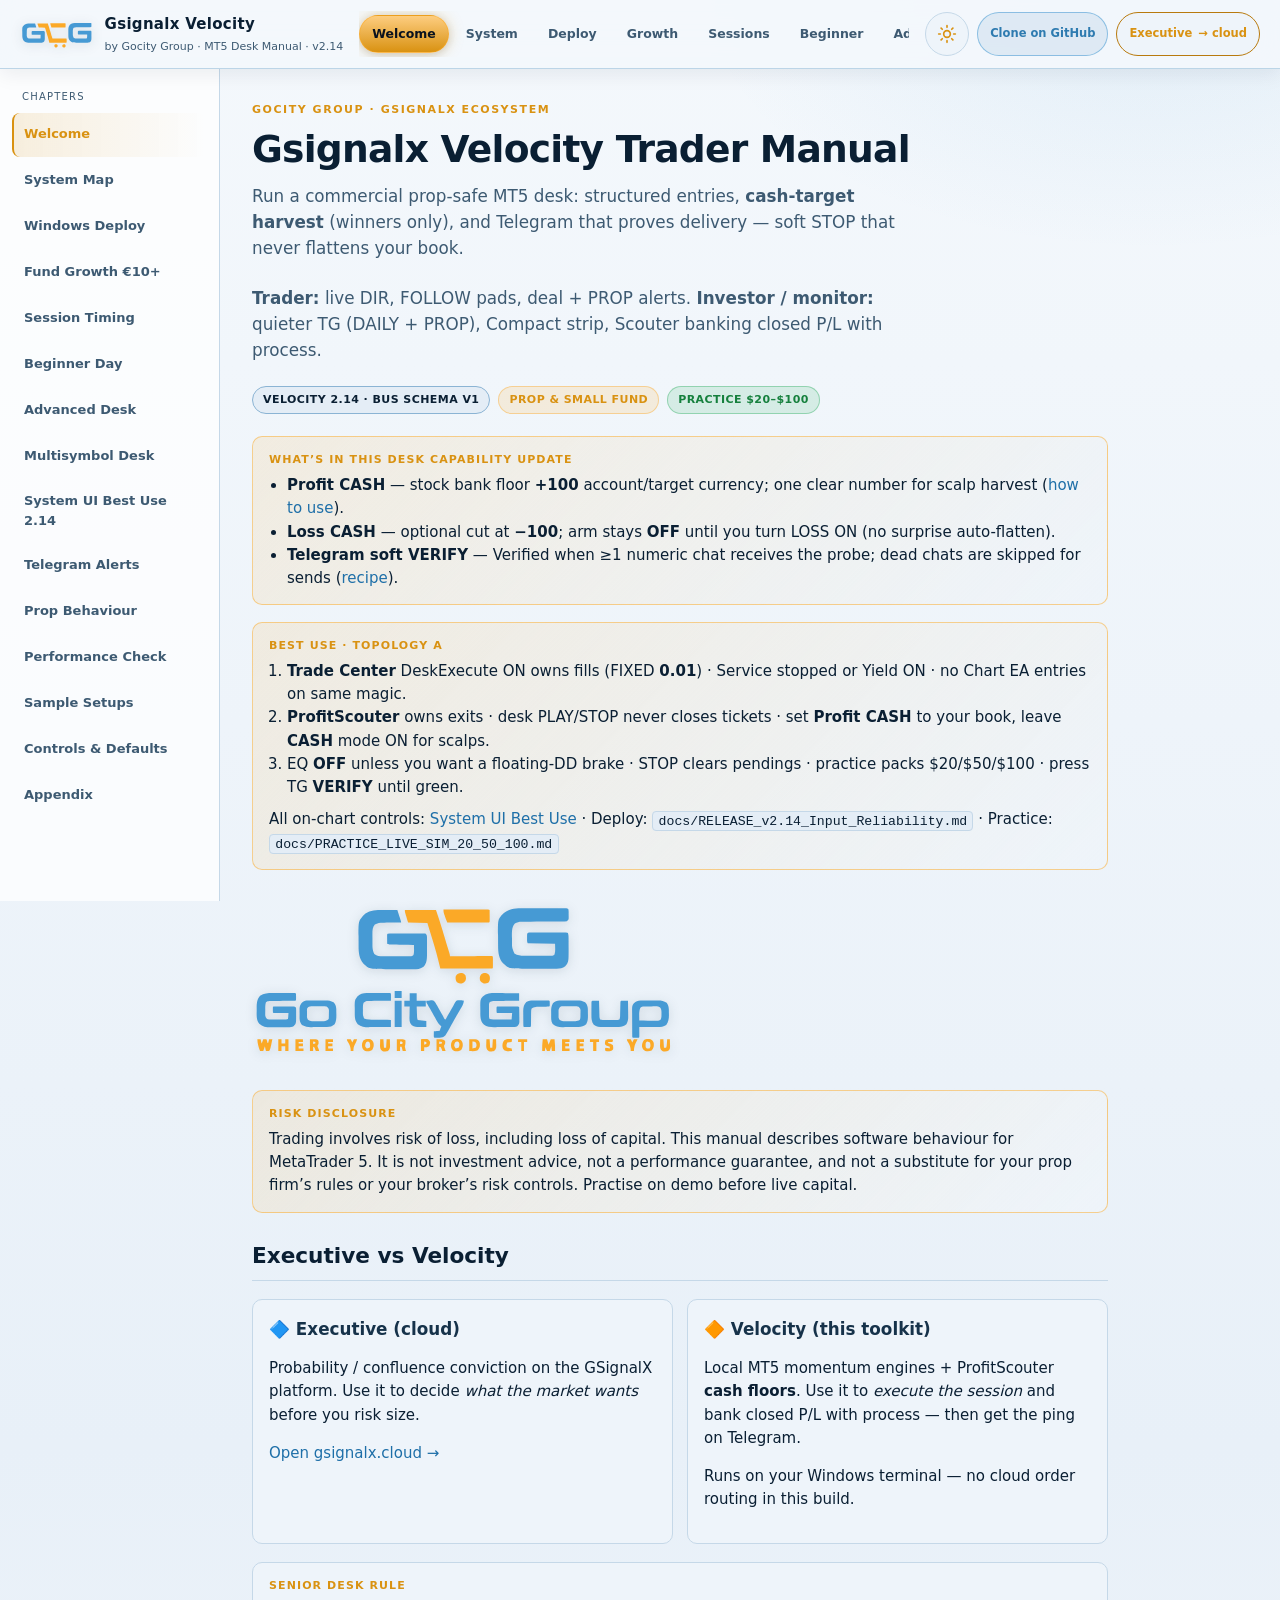
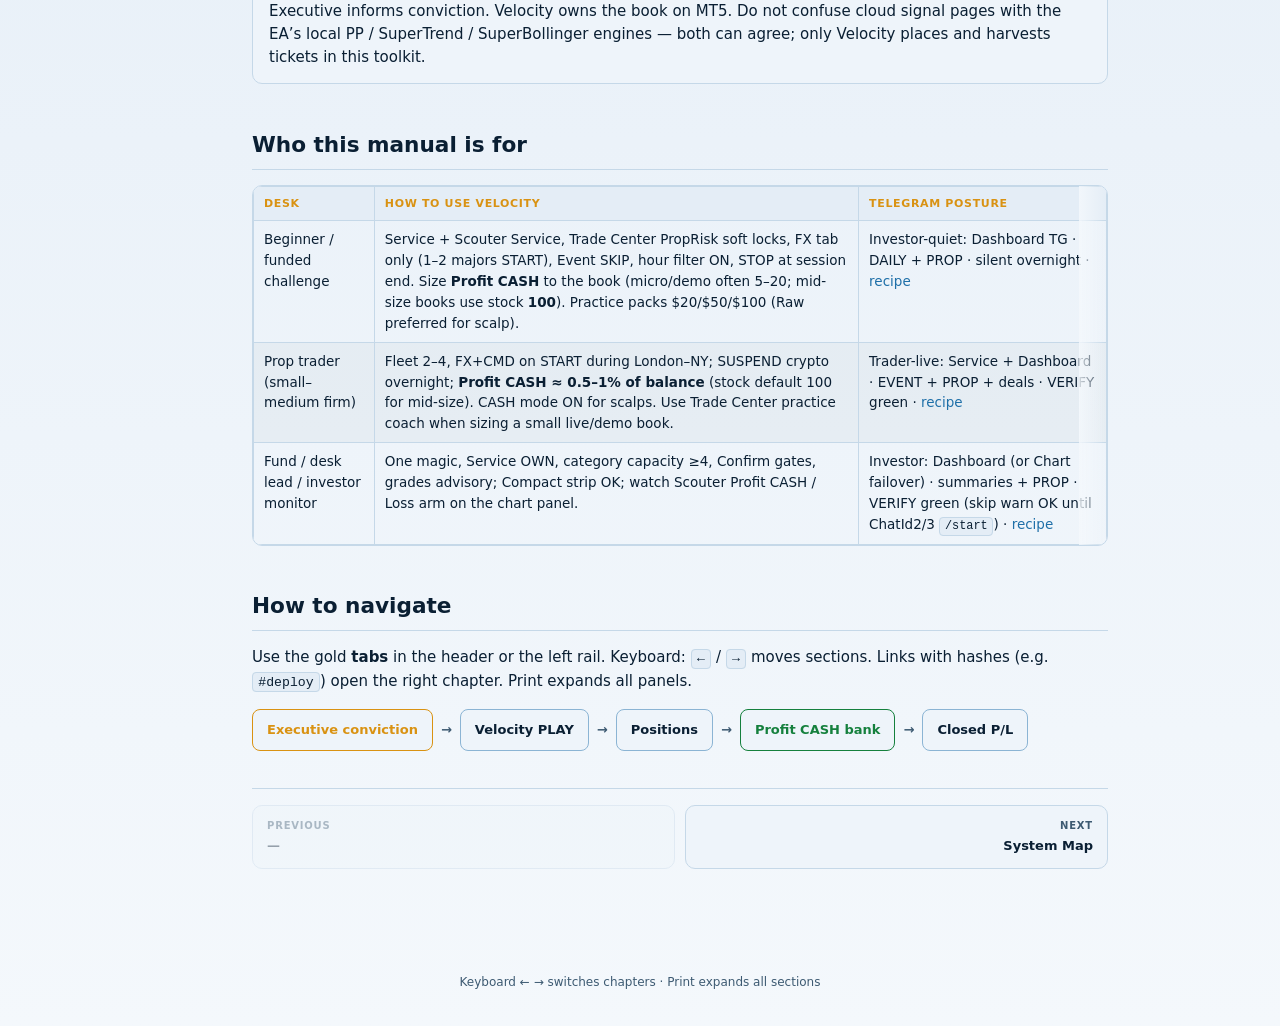
==== docs/index.html @ d6656717 "Features Version patch" ====
<!DOCTYPE html>
<html lang="en">
<head>
<meta charset="utf-8"/>
<meta name="viewport" content="width=device-width, initial-scale=1, viewport-fit=cover"/>
<meta http-equiv="refresh" content="0; url=Gsignalx_Velocity_Users_Manual.html"/>
<link rel="canonical" href="Gsignalx_Velocity_Users_Manual.html"/>
<link rel="icon" href="assets/icons/group-icon.svg" type="image/svg+xml"/>
<meta name="color-scheme" content="dark light"/>
<meta name="description" content="Gsignalx Velocity 2.14 trader &amp; investor manual — Profit CASH, soft VERIFY, prop desk"/>
<title>Gsignalx Velocity 2.14 — Trader &amp; Investor Manual</title>
<link rel="stylesheet" href="assets/css/gsx-docs.css"/>
<script src="assets/js/gsx-theme.js"></script>
<script>
location.replace("Gsignalx_Velocity_Users_Manual.html" + (location.hash || ""));
</script>
<style>
body {
  margin: 0;
  min-height: 100vh;
  min-height: 100dvh;
  display: grid;
  place-items: center;
  font-family: var(--font);
  background: var(--bg);
  color: var(--text);
  padding:
    max(24px, env(safe-area-inset-top, 0px))
    max(24px, env(safe-area-inset-right, 0px))
    max(24px, env(safe-area-inset-bottom, 0px))
    max(24px, env(safe-area-inset-left, 0px));
}
.splash { text-align: center; max-width: 28rem; width: 100%; padding: 0 8px; }
a { color: var(--gold); font-weight: 700; text-decoration: none; }
p { color: var(--muted); margin: 0.5em 0; line-height: 1.5; }
strong { color: var(--gold); }
.ver {
  display: inline-block;
  margin-top: 8px;
  font-size: 12px;
  letter-spacing: 0.06em;
  text-transform: uppercase;
  color: var(--brand-blue);
  border: 1px solid color-mix(in srgb, var(--brand-blue) 45%, transparent);
  border-radius: 999px;
  padding: 4px 10px;
}
img { margin: 0 auto 16px; display: block; max-width: min(160px, 40vw); height: auto; }
</style>
</head>
<body>
  <div class="splash">
    <img src="assets/icons/group-icon.svg" alt="Gocity Group" width="160" height="88"/>
    <p>Opening <strong>Gsignalx Velocity 2.14</strong> trader manual…</p>
    <p class="ver">Velocity 2.14 · bus schema v1</p>
    <p><a href="Gsignalx_Velocity_Users_Manual.html">Continue if you are not redirected</a></p>
  </div>
</body>
</html>
---- docs/assets/css/gsx-docs.css ----
/* Gsignalx Velocity docs — shared theme tokens + mobile utilities (v2.01) */
:root, [data-theme="dark"] {
  --bg: #0A121E;
  --bg-mid: #0D2D48;
  --bg-elev: #0D2D48;
  --bg-card: #144064;
  --bg-soft: #103A5C;
  --edge: #2D6EA0;
  --edge-soft: #1E4F78;
  --text: #F2F7FC;
  --muted: #A8C4DB;
  --heading-sub: #E8ECF5;
  --gold: #FBA927;
  --gold-dim: #D99212;
  --brand-blue: #469AD4;
  --bull: #16A34A;
  --bear: #DC2626;
  --link: #7EBFE8;
  --header-bg: rgba(10, 18, 30, 0.94);
  --header-edge: rgba(70, 154, 212, 0.35);
  --rail-bg: rgba(18, 22, 30, 0.55);
  --radius: 10px;
  --font: "Segoe UI", "Candara", system-ui, sans-serif;
  --mono: Consolas, "Cascadia Mono", monospace;
  color-scheme: dark;
}
[data-theme="light"] {
  --bg: #F4F8FC;
  --bg-mid: #E8F0F8;
  --bg-elev: #FFFFFF;
  --bg-card: #EEF4FA;
  --bg-soft: #E4EDF6;
  --edge: #8BB4D4;
  --edge-soft: #C5D8E8;
  --text: #0A1F33;
  --muted: #3D5A72;
  --heading-sub: #16324A;
  --gold: #D99212;
  --gold-dim: #B87A0E;
  --brand-blue: #2E7BB0;
  --bull: #15803D;
  --bear: #B91C1C;
  --link: #1E6FA8;
  --header-bg: rgba(244, 248, 252, 0.92);
  --header-edge: rgba(46, 123, 176, 0.28);
  --rail-bg: rgba(255, 255, 255, 0.72);
  color-scheme: light;
}

.table-scroll {
  width: 100%;
  overflow-x: auto;
  -webkit-overflow-scrolling: touch;
  margin: 0.75rem 0;
}
.table-scroll table { min-width: 0; }

.mobile-chapter-wrap {
  display: none;
  width: 100%;
  padding: 0 12px 8px;
}
.mobile-chapter-wrap label {
  display: block;
  font-size: 11px;
  letter-spacing: 0.06em;
  text-transform: uppercase;
  color: var(--muted);
  margin-bottom: 4px;
}
.mobile-chapter-wrap select {
  width: 100%;
  min-height: 44px;
  border-radius: 8px;
  border: 1px solid var(--edge);
  background: var(--bg-elev);
  color: var(--text);
  font: inherit;
  padding: 8px 12px;
}

@media (max-width: 900px) {
  .mobile-chapter-wrap { display: block; }
  .brand-text-keep { display: inline !important; font-size: 13px; }
  .header-cta-label { display: none; }
  .header-actions .header-cta { min-width: 44px; min-height: 44px; padding: 8px; }
}
@media (max-width: 480px) {
  .header-actions { gap: 4px; flex-wrap: wrap; justify-content: flex-end; }
  .callout.gold code { display: inline-block; max-width: 100%; word-break: break-word; }
  .flow { flex-direction: column; align-items: stretch; }
  .flow .flow-node { width: 100%; }
}
@media (prefers-reduced-motion: reduce) {
  *, *::before, *::after {
    animation: none !important;
    transition: none !important;
    scroll-behavior: auto !important;
  }
}
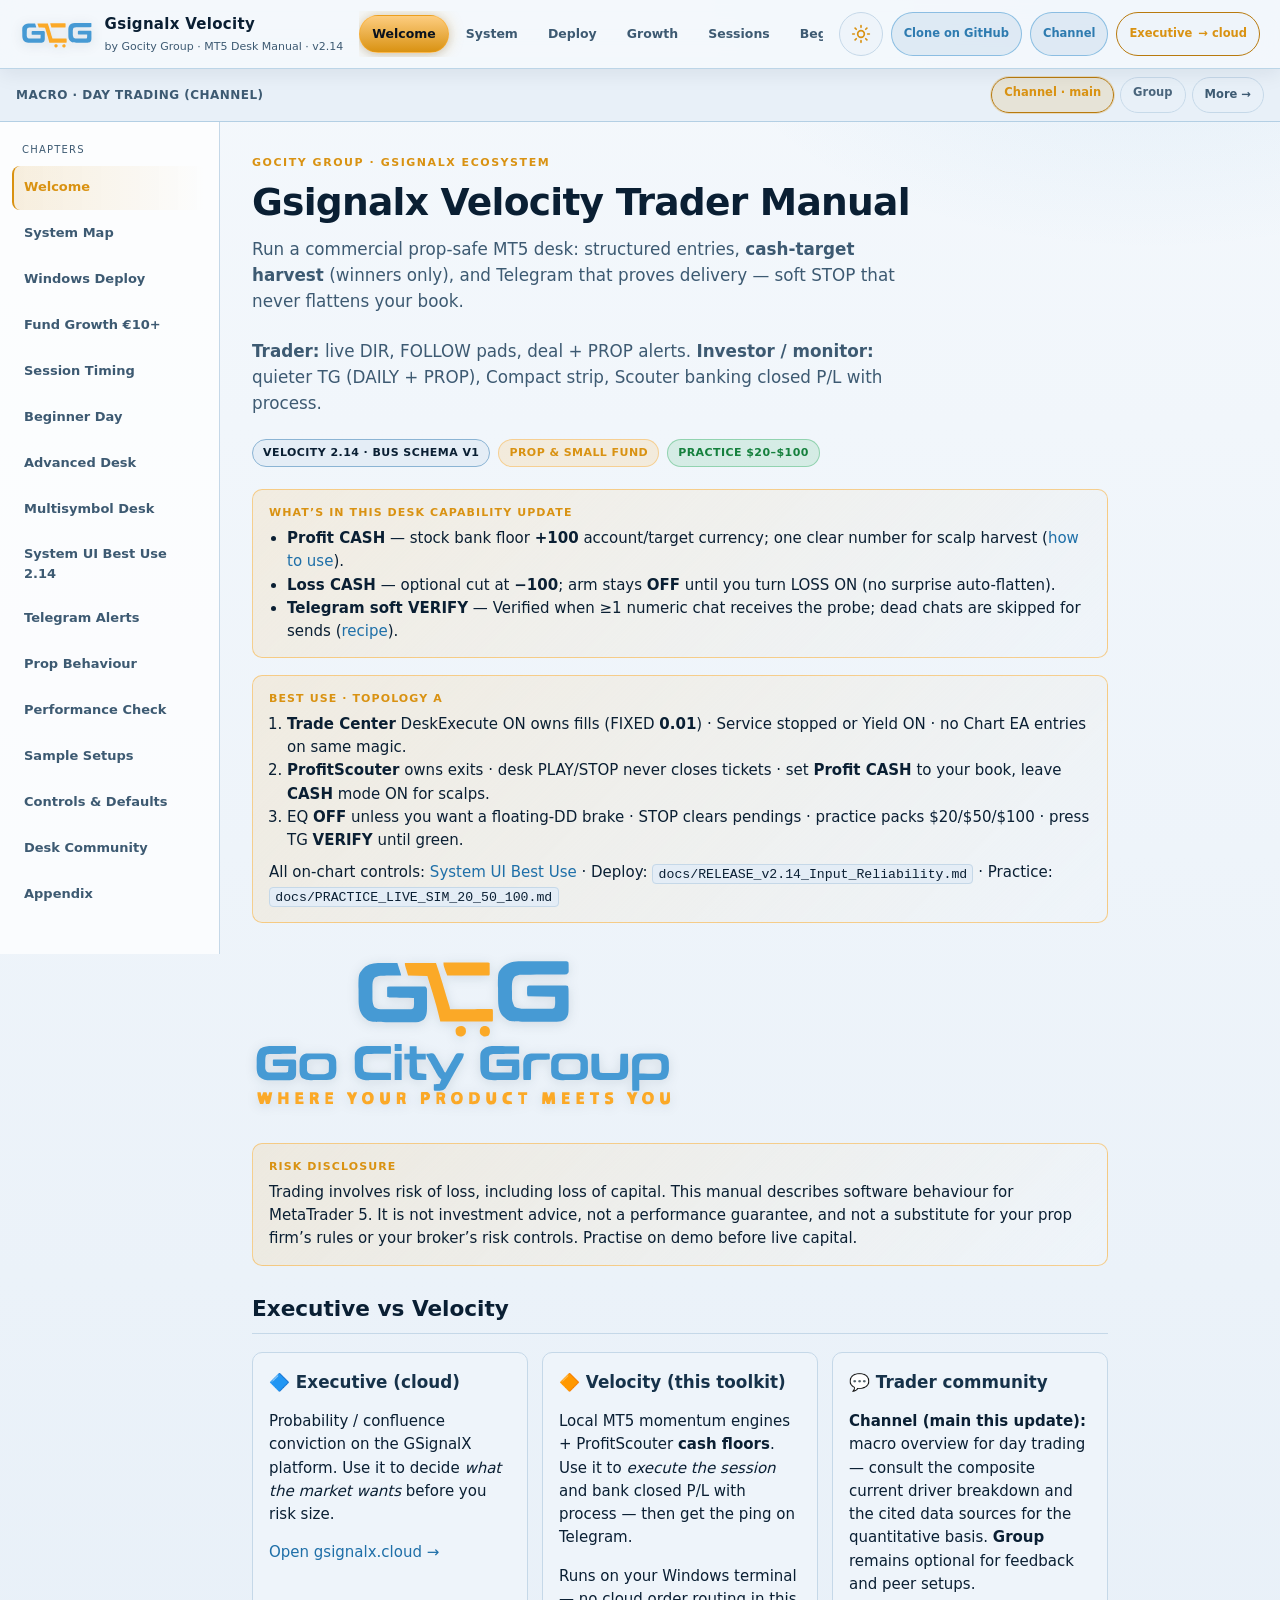
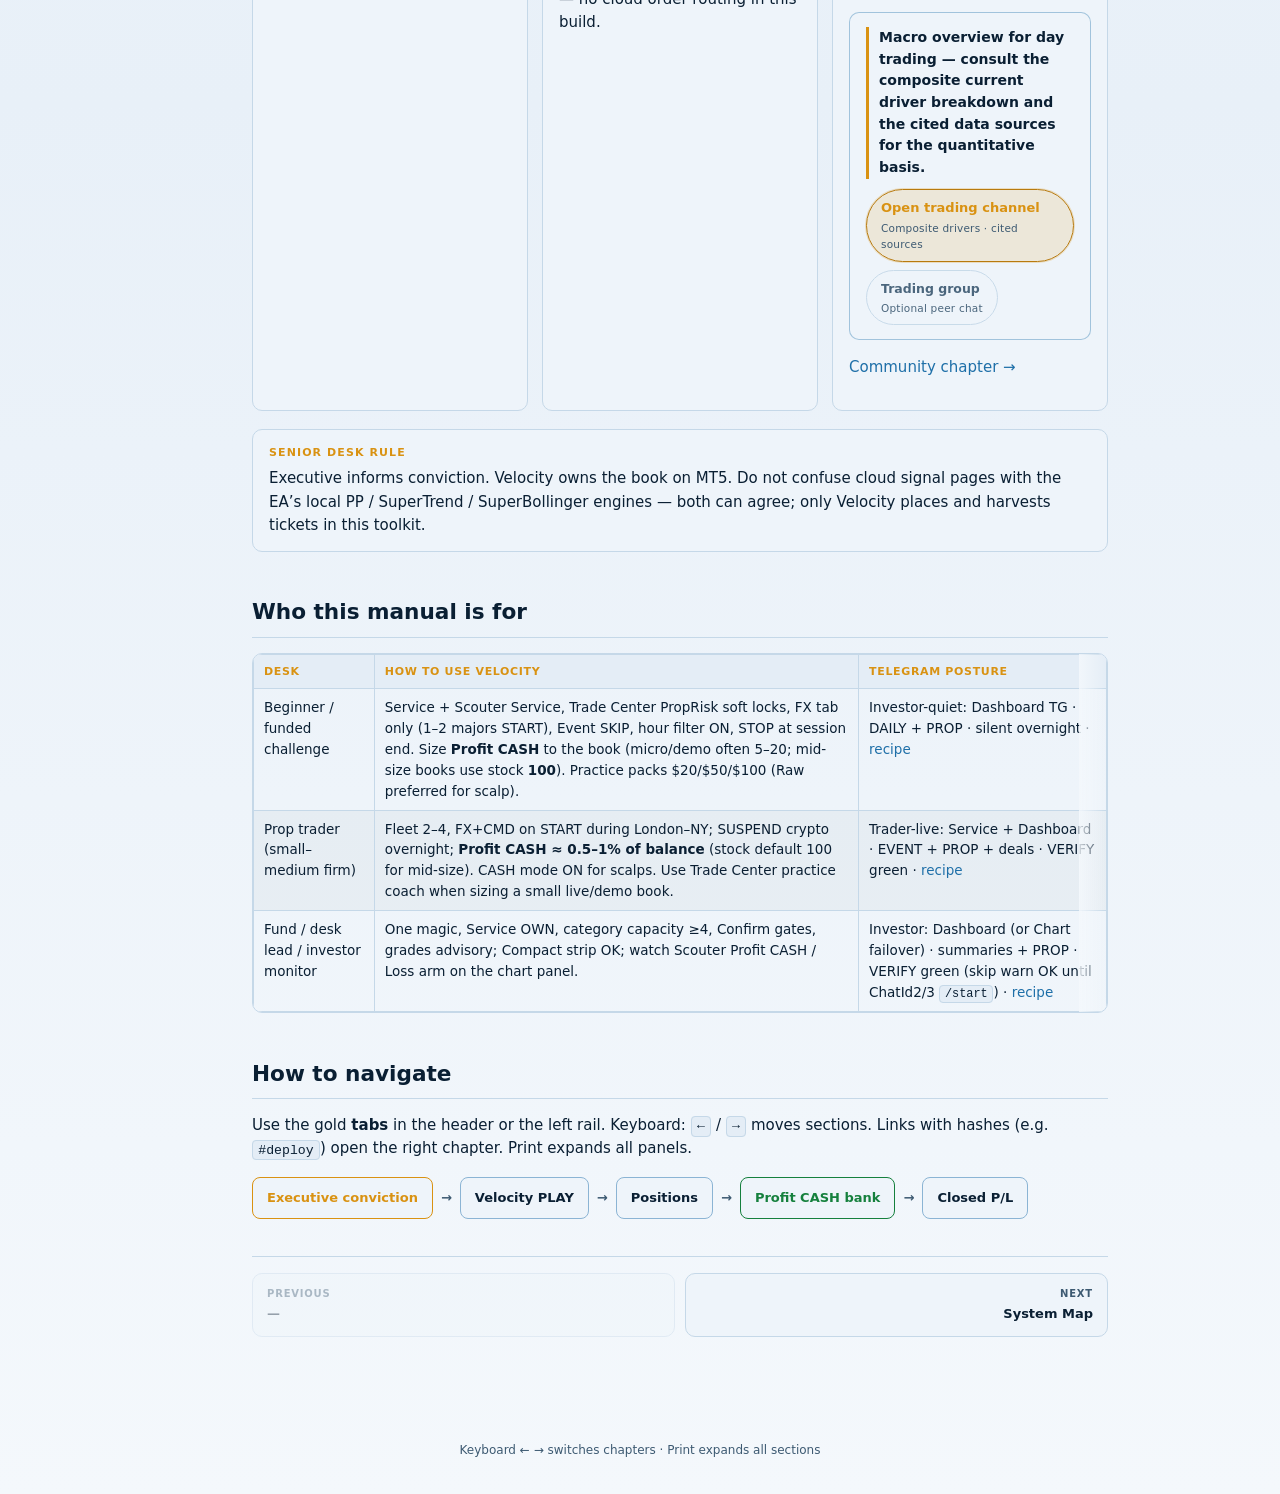
==== commit 621379b6: "Added Community Look-up" ====
--- a/docs/index.html
+++ b/docs/index.html
@@ -54,6 +54,14 @@
     <p>Opening <strong>Gsignalx Velocity 2.14</strong> trader manual…</p>
     <p class="ver">Velocity 2.14 · bus schema v1</p>
     <p><a href="Gsignalx_Velocity_Users_Manual.html">Continue if you are not redirected</a></p>
+    <p style="margin-top:1.25em;font-size:0.95em">
+      <strong>Trading channel (main):</strong>
+      <a href="https://t.me/+yURbcVkPi1kxNDg0" target="_blank" rel="noopener noreferrer">macro overview for day trading</a>
+      — composite current driver breakdown + cited data sources.
+      <br/>
+      <span style="opacity:0.9">Group (secondary):</span>
+      <a href="https://t.me/+ZDosSHfUCLU1ZGY0" target="_blank" rel="noopener noreferrer">trading group</a>
+    </p>
   </div>
 </body>
 </html>
--- a/docs/assets/css/gsx-docs.css
+++ b/docs/assets/css/gsx-docs.css
@@ -91,6 +91,172 @@
   .flow { flex-direction: column; align-items: stretch; }
   .flow .flow-node { width: 100%; }
 }
+/* Desk community (Telegram channel + group) */
+:root, [data-theme="dark"] {
+  --cta-community-bg: rgba(70, 154, 212, 0.12);
+  --cta-community-hover: rgba(70, 154, 212, 0.22);
+  --community-strip-bg: rgba(13, 45, 72, 0.92);
+}
+[data-theme="light"] {
+  --cta-community-bg: rgba(46, 123, 176, 0.10);
+  --cta-community-hover: rgba(46, 123, 176, 0.18);
+  --community-strip-bg: rgba(232, 240, 248, 0.96);
+}
+
+.header-cta.community {
+  border-color: rgba(70, 154, 212, 0.55);
+  color: var(--brand-blue);
+  background: var(--cta-community-bg);
+}
+.header-cta.community:hover {
+  background: var(--cta-community-hover);
+  color: var(--link);
+  text-decoration: none;
+}
+.header-cta.community .cm-short { display: none; }
+
+.gsx-community-strip {
+  position: sticky;
+  top: var(--header-h, 56px);
+  z-index: 40;
+  background: var(--community-strip-bg);
+  border-bottom: 1px solid var(--header-edge);
+  backdrop-filter: blur(8px);
+  -webkit-backdrop-filter: blur(8px);
+}
+.gsx-community-strip[hidden] { display: none !important; }
+.gsx-community-strip-inner {
+  display: flex;
+  flex-wrap: wrap;
+  align-items: center;
+  justify-content: space-between;
+  gap: 8px 12px;
+  max-width: 1280px;
+  margin: 0 auto;
+  padding: 8px 16px;
+}
+.gsx-community-strip-label {
+  font-size: 12px;
+  font-weight: 700;
+  letter-spacing: 0.04em;
+  text-transform: uppercase;
+  color: var(--muted);
+}
+
+.gsx-community-dual {
+  margin: 1rem 0;
+  padding: 14px 16px;
+  border-radius: var(--radius);
+  border: 1px solid color-mix(in srgb, var(--brand-blue) 40%, transparent);
+  background: color-mix(in srgb, var(--bg-card) 85%, transparent);
+}
+.gsx-community-lead {
+  margin: 0 0 10px;
+  font-size: 14px;
+  color: var(--text);
+  font-weight: 600;
+}
+.gsx-community-actions {
+  display: flex;
+  flex-wrap: wrap;
+  gap: 8px;
+  align-items: stretch;
+}
+.gsx-community-actions.compact { gap: 6px; }
+.gsx-community-btn {
+  display: inline-flex;
+  flex-direction: column;
+  align-items: flex-start;
+  justify-content: center;
+  gap: 2px;
+  min-height: 44px;
+  padding: 8px 14px;
+  border-radius: 999px;
+  font-size: 12.5px;
+  font-weight: 700;
+  text-decoration: none;
+  border: 1px solid transparent;
+  transition: background 0.15s, color 0.15s, border-color 0.15s;
+}
+.gsx-community-btn:focus-visible {
+  outline: 2px solid var(--gold);
+  outline-offset: 2px;
+}
+.gsx-community-btn.channel {
+  color: var(--brand-blue);
+  border-color: rgba(70, 154, 212, 0.55);
+  background: var(--cta-community-bg);
+}
+.gsx-community-btn.channel:hover {
+  background: var(--cta-community-hover);
+  color: var(--link);
+  text-decoration: none;
+}
+.gsx-community-btn.channel.primary {
+  border-color: var(--gold-dim);
+  color: var(--gold);
+  background: color-mix(in srgb, var(--gold) 14%, transparent);
+  box-shadow: 0 0 0 1px color-mix(in srgb, var(--gold) 25%, transparent);
+  font-size: 13px;
+}
+.gsx-community-btn.channel.primary:hover {
+  background: color-mix(in srgb, var(--gold) 22%, transparent);
+  color: var(--gold);
+  text-decoration: none;
+}
+.gsx-community-btn.group {
+  color: var(--muted);
+  border-color: var(--edge-soft);
+  background: transparent;
+}
+.gsx-community-btn.group:hover {
+  color: var(--text);
+  border-color: var(--edge);
+  background: color-mix(in srgb, var(--bg-soft) 80%, transparent);
+  text-decoration: none;
+}
+.gsx-community-btn.group.secondary {
+  opacity: 0.92;
+}
+.gsx-community-dual.channel-primary .gsx-community-lead {
+  border-left: 3px solid var(--gold);
+  padding-left: 10px;
+}
+.gsx-community-btn.more {
+  color: var(--muted);
+  border-color: var(--edge-soft);
+  background: transparent;
+  flex-direction: row;
+  align-items: center;
+}
+.gsx-community-btn.more:hover {
+  color: var(--text);
+  border-color: var(--edge);
+  text-decoration: none;
+}
+.gsx-community-hint {
+  font-size: 10.5px;
+  font-weight: 500;
+  letter-spacing: 0.02em;
+  color: var(--muted);
+  text-transform: none;
+}
+.gsx-community-actions.compact .gsx-community-btn {
+  min-height: 36px;
+  padding: 6px 12px;
+  font-size: 11.5px;
+  flex-direction: row;
+}
+
+@media (max-width: 900px) {
+  .header-cta.community .cm-full { display: none; }
+  .header-cta.community .cm-short { display: inline; }
+  .gsx-community-strip-inner { padding: 8px 12px; }
+}
+@media (max-width: 480px) {
+  .gsx-community-btn { flex: 1 1 calc(50% - 4px); }
+  .gsx-community-btn.more { flex: 1 1 100%; }
+}
 @media (prefers-reduced-motion: reduce) {
   *, *::before, *::after {
     animation: none !important;
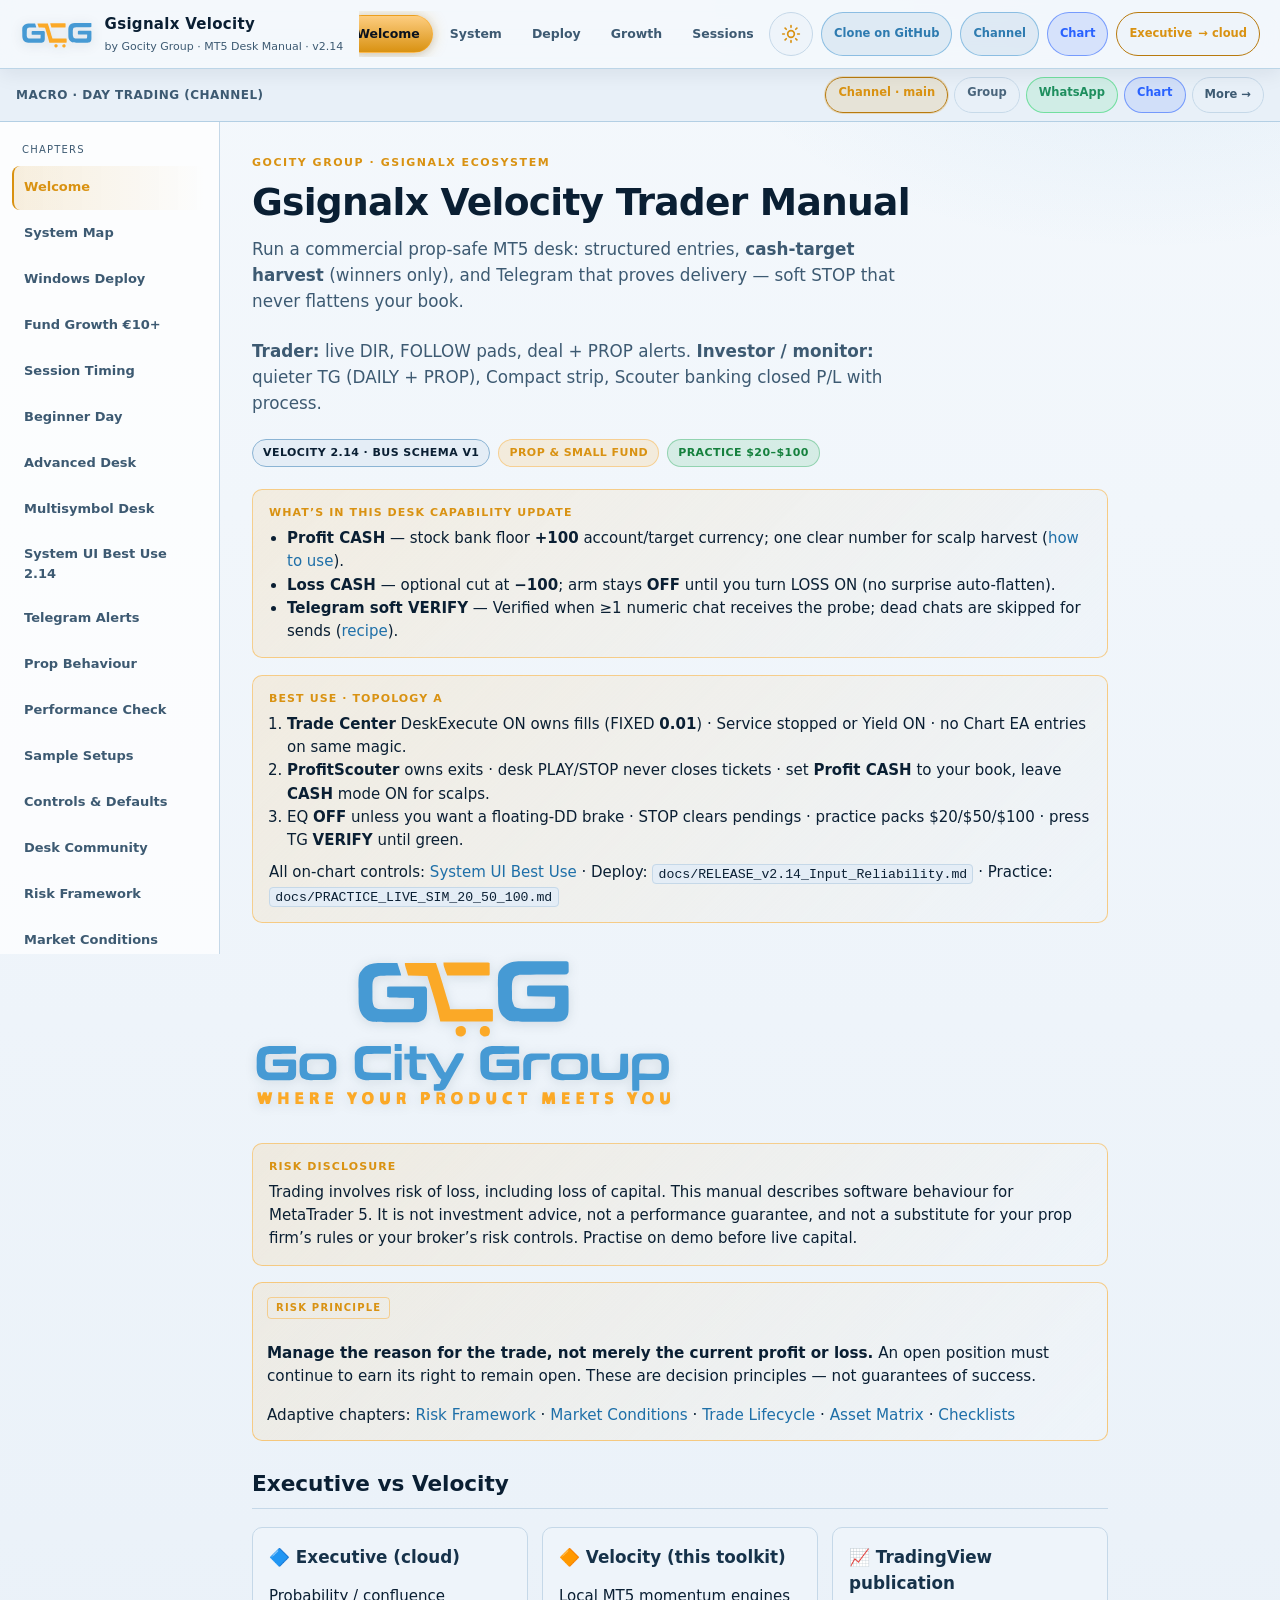
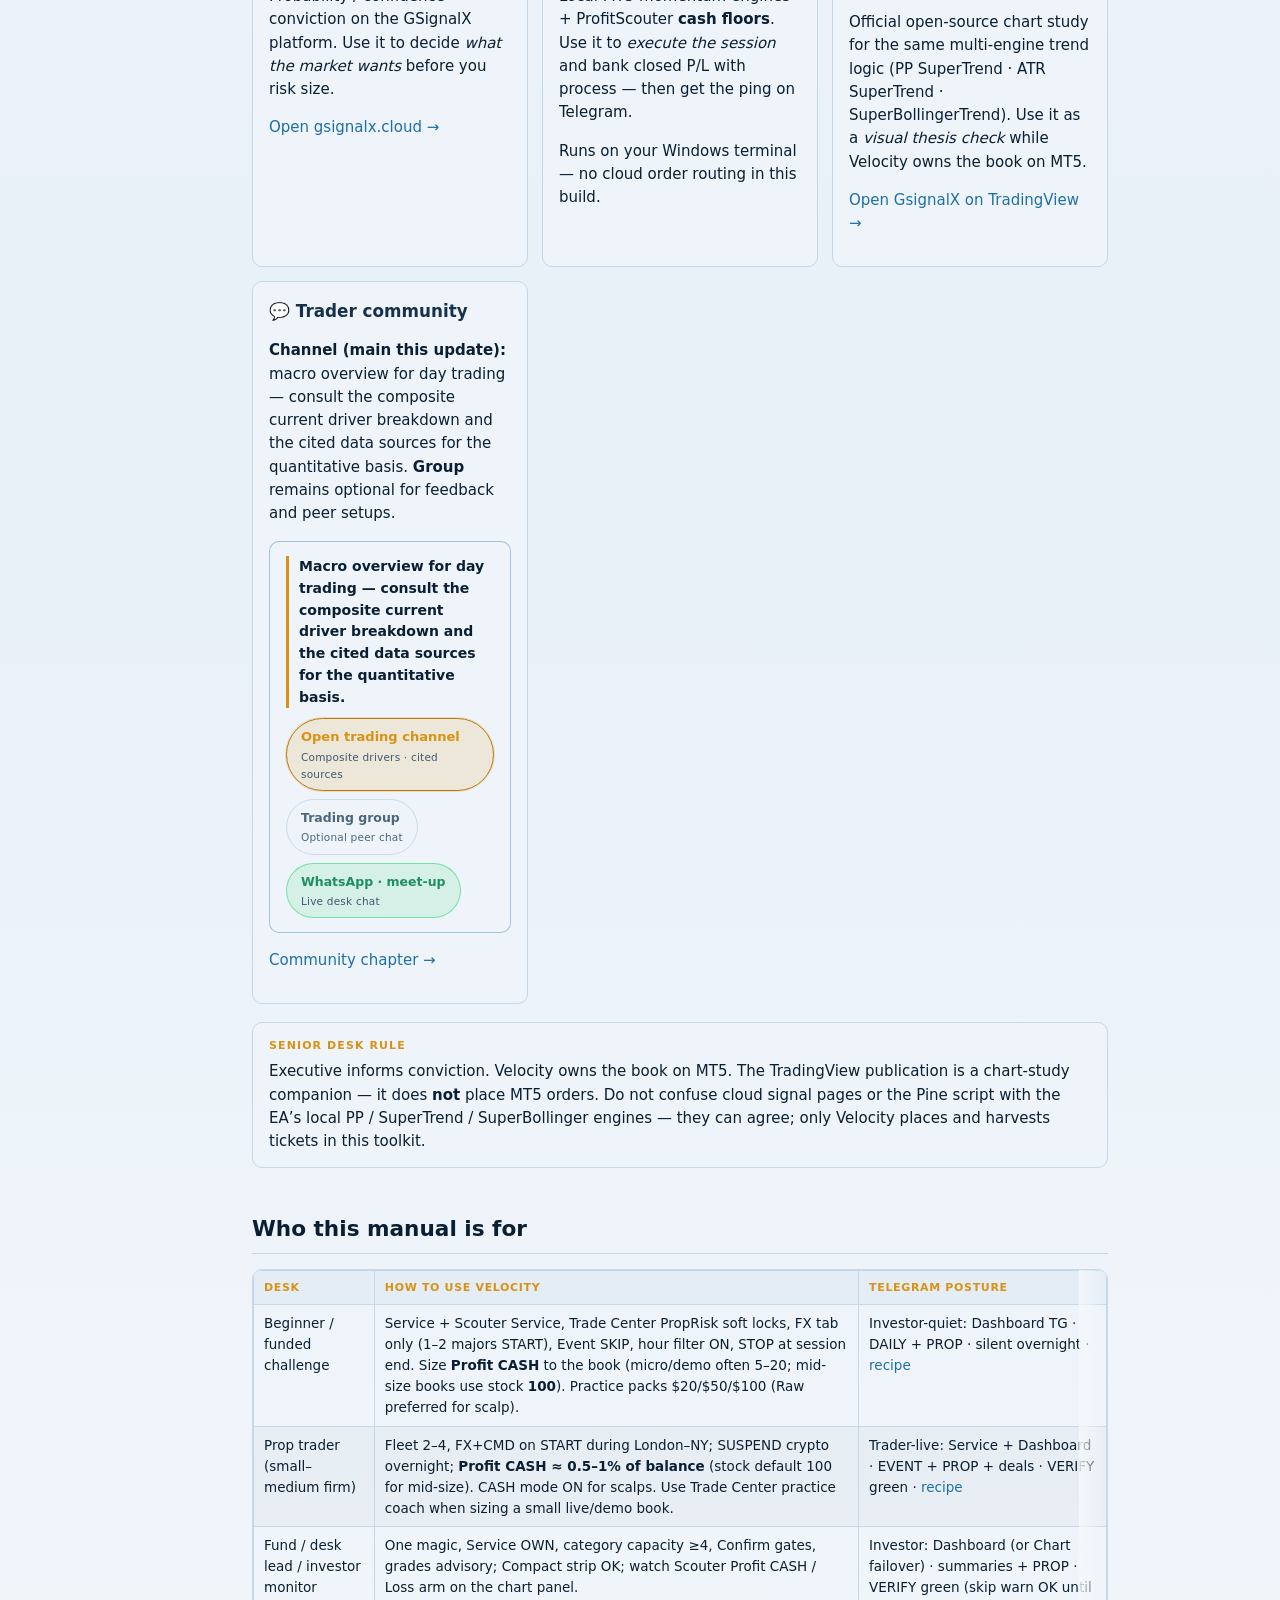
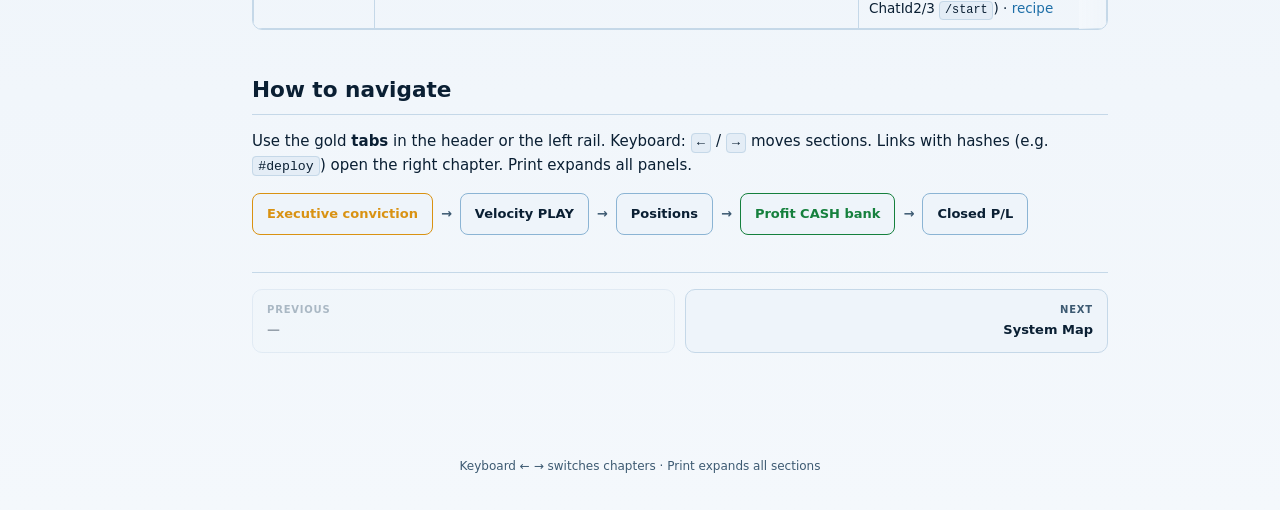
==== commit f09b1f19: "GSignalX Velocity — Trader Manual Upgrade" ====
--- a/docs/index.html
+++ b/docs/index.html
@@ -61,6 +61,10 @@
       <br/>
       <span style="opacity:0.9">Group (secondary):</span>
       <a href="https://t.me/+ZDosSHfUCLU1ZGY0" target="_blank" rel="noopener noreferrer">trading group</a>
+      <br/>
+      <span style="opacity:0.9">Chart foundation:</span>
+      <a href="https://www.tradingview.com/script/wxa7lWXl-GsignalX-is-a-trend-following/" target="_blank" rel="noopener">GsignalX on TradingView</a>
+      — visual thesis; does not place MT5 orders.
     </p>
   </div>
 </body>
--- a/docs/assets/css/gsx-docs.css
+++ b/docs/assets/css/gsx-docs.css
@@ -218,6 +218,28 @@
 .gsx-community-btn.group.secondary {
   opacity: 0.92;
 }
+.gsx-community-btn.whatsapp {
+  color: #1f8f5f;
+  border-color: rgba(37, 211, 102, 0.55);
+  background: color-mix(in srgb, #25d366 12%, transparent);
+}
+.gsx-community-btn.whatsapp:hover {
+  color: #157a4f;
+  border-color: rgba(37, 211, 102, 0.8);
+  background: color-mix(in srgb, #25d366 20%, transparent);
+  text-decoration: none;
+}
+.gsx-community-btn.tv {
+  color: #2962ff;
+  border-color: rgba(41, 98, 255, 0.55);
+  background: color-mix(in srgb, #2962ff 12%, transparent);
+}
+.gsx-community-btn.tv:hover {
+  color: #1e4fd6;
+  border-color: rgba(41, 98, 255, 0.8);
+  background: color-mix(in srgb, #2962ff 20%, transparent);
+  text-decoration: none;
+}
 .gsx-community-dual.channel-primary .gsx-community-lead {
   border-left: 3px solid var(--gold);
   padding-left: 10px;
@@ -264,3 +286,46 @@
     scroll-behavior: auto !important;
   }
 }
+
+/* Adaptive risk guidance (shared) */
+.risk-block {
+  border-radius: var(--radius);
+  padding: 12px 14px;
+  margin: 1em 0;
+  border: 1px solid rgba(70, 154, 212, 0.45);
+  background: linear-gradient(135deg, rgba(70, 154, 212, 0.10), var(--bg-card));
+  font-size: 0.95rem;
+}
+.risk-block .rb-tag {
+  display: inline-block;
+  font-size: 10px;
+  font-weight: 700;
+  letter-spacing: 0.12em;
+  text-transform: uppercase;
+  color: var(--brand-blue);
+  border: 1px solid rgba(70, 154, 212, 0.4);
+  border-radius: 4px;
+  padding: 2px 8px;
+  margin-bottom: 8px;
+}
+.risk-block.warn {
+  border-color: rgba(251, 169, 39, 0.55);
+  background: linear-gradient(135deg, rgba(251, 169, 39, 0.10), var(--bg-card));
+}
+.risk-block.warn .rb-tag { color: var(--gold); border-color: rgba(251, 169, 39, 0.45); }
+.risk-block.bear {
+  border-color: rgba(220, 38, 38, 0.45);
+  background: linear-gradient(135deg, rgba(220, 38, 38, 0.08), var(--bg-card));
+}
+.risk-block.bear .rb-tag { color: var(--bear); border-color: rgba(220, 38, 38, 0.4); }
+.decision-tree {
+  font-family: var(--mono);
+  font-size: 13px;
+  line-height: 1.55;
+  background: var(--bg-soft);
+  border: 1px solid var(--edge-soft);
+  border-radius: var(--radius);
+  padding: 14px 16px;
+  overflow-x: auto;
+  white-space: pre;
+}
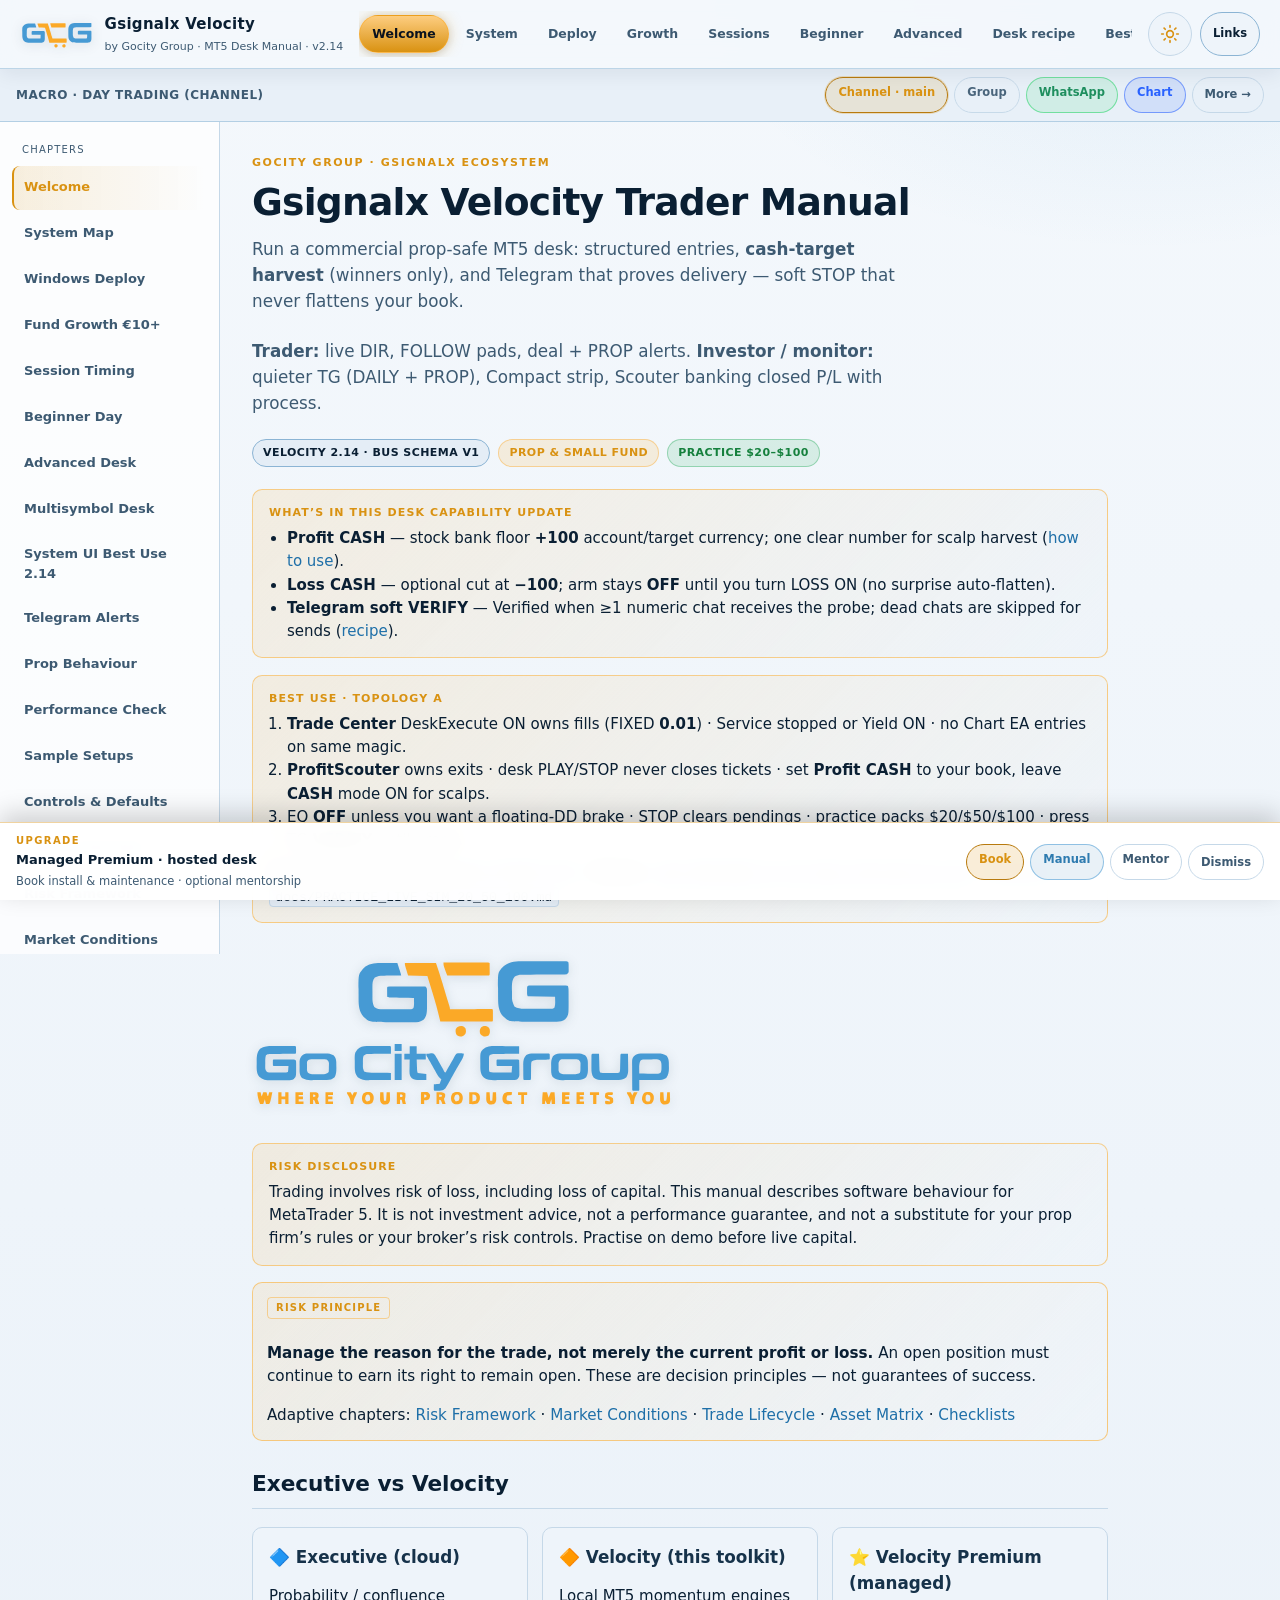
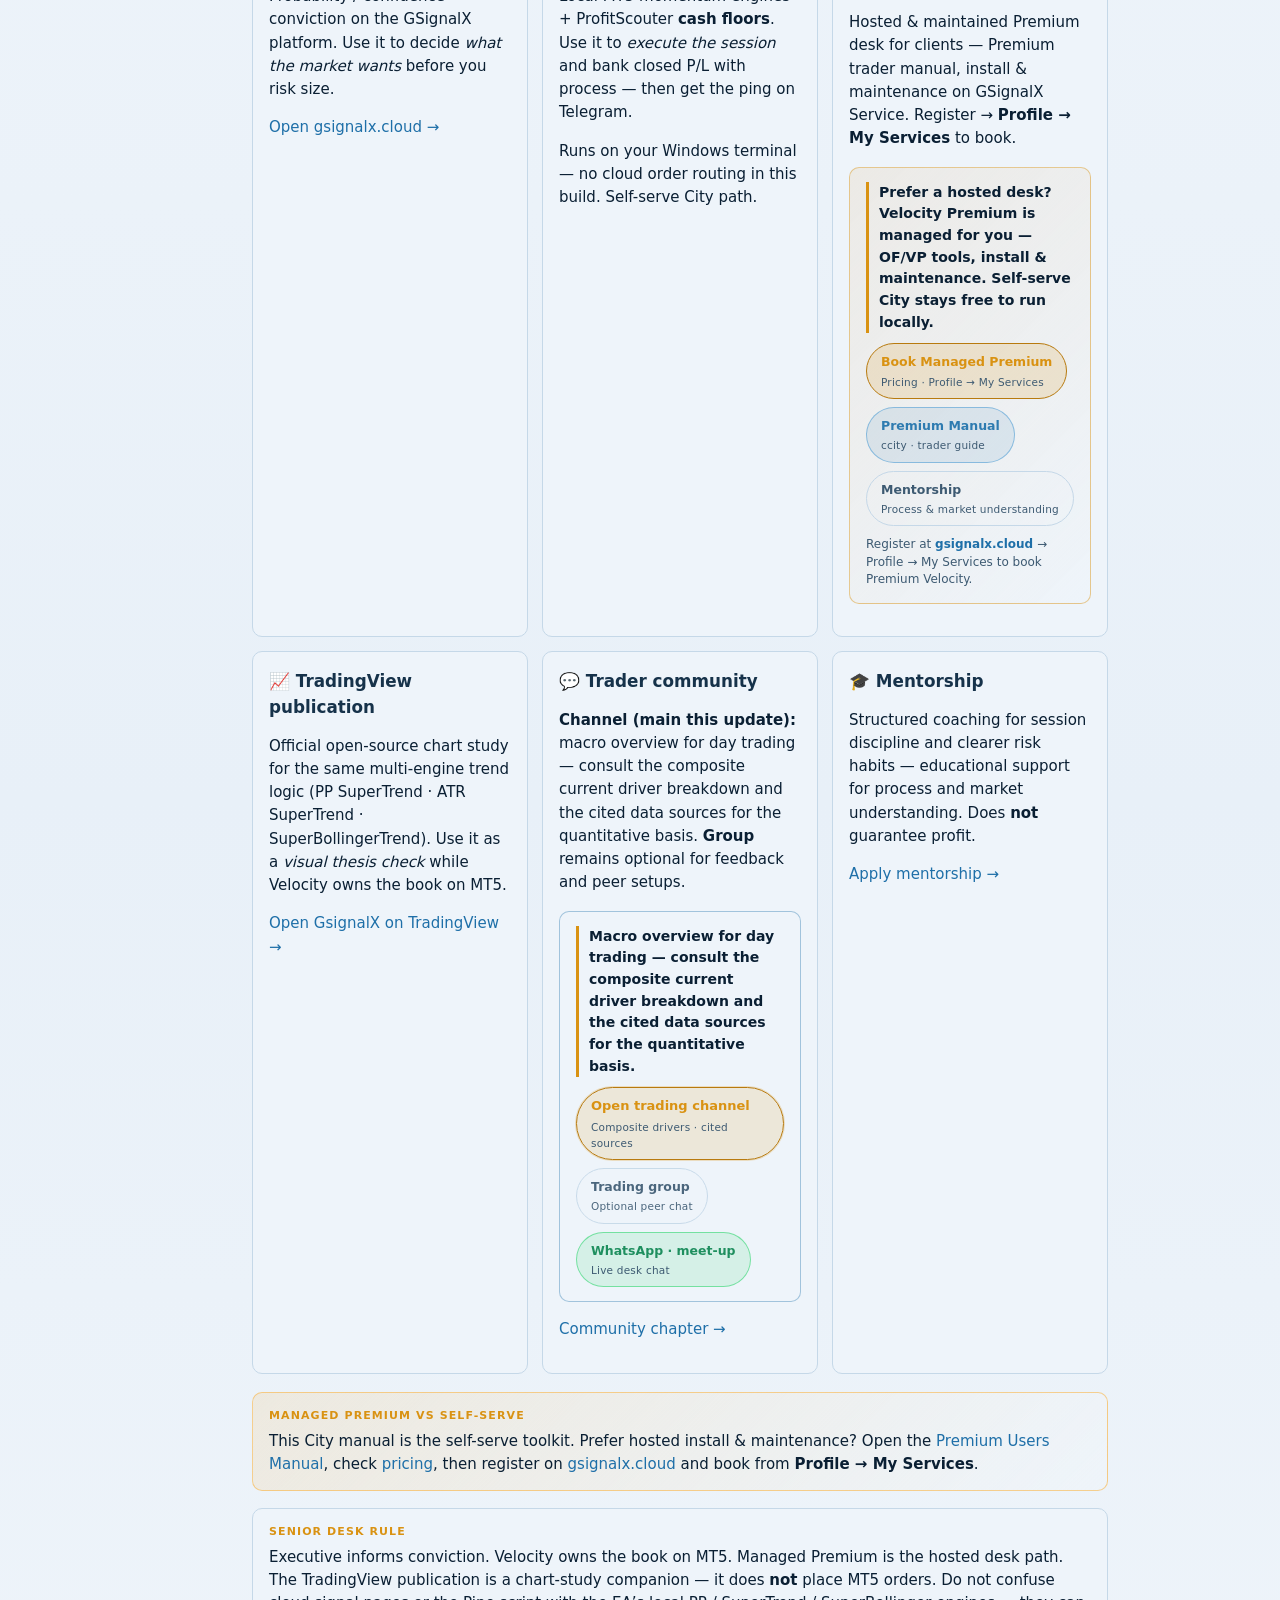
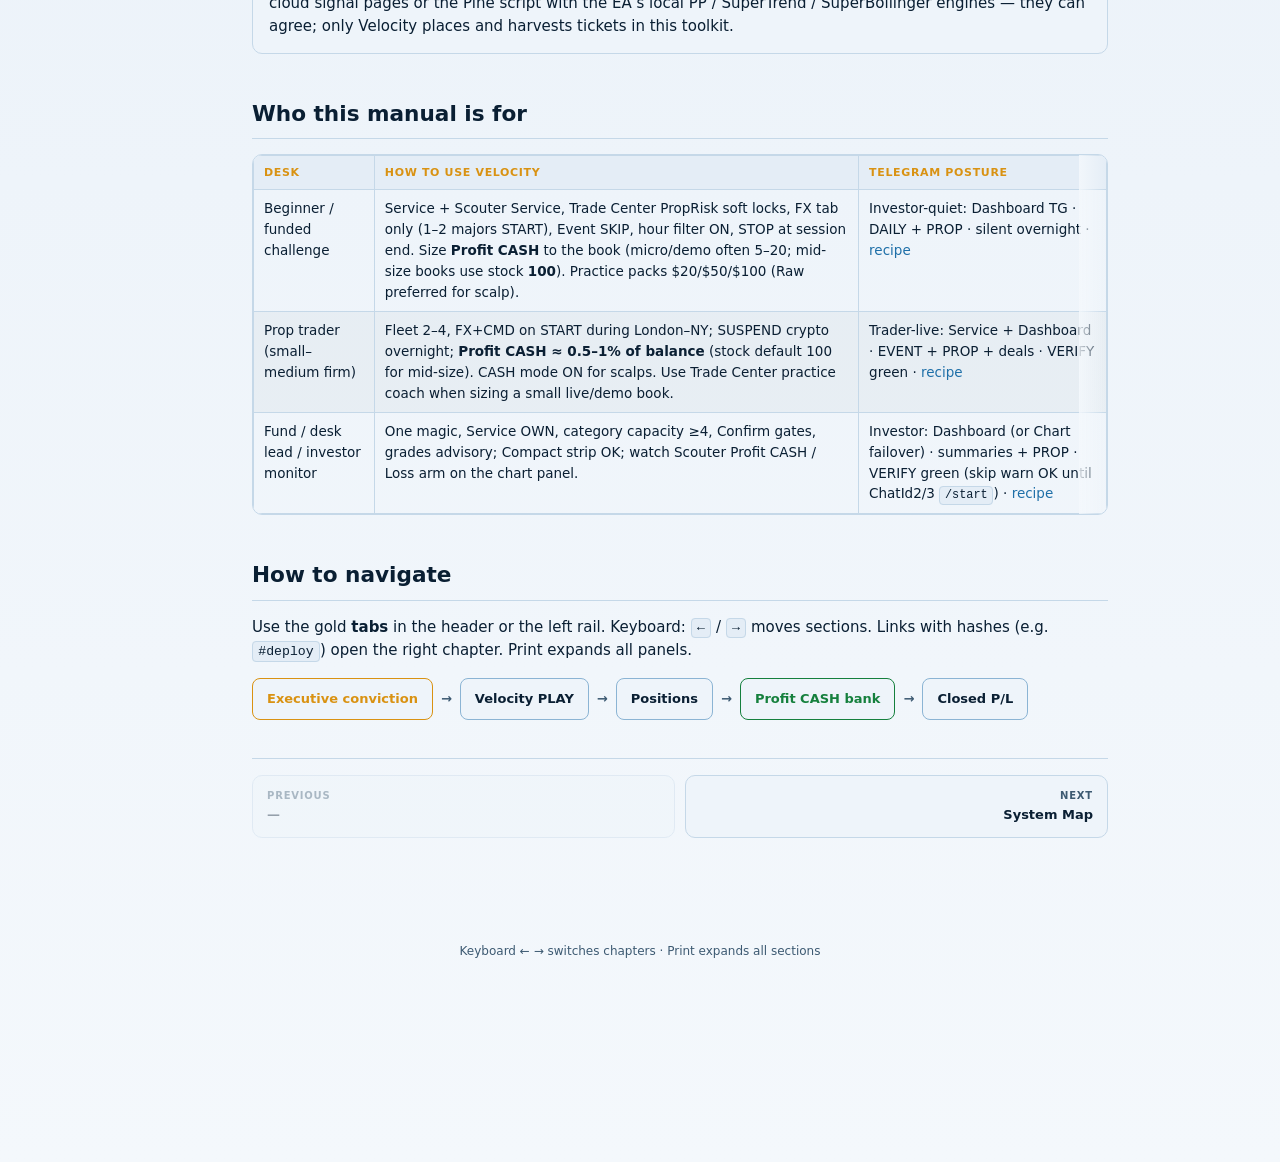
==== commit 5ab59de6: "GSignalX Velocity Premium aware" ====
--- a/docs/index.html
+++ b/docs/index.html
@@ -65,6 +65,12 @@
       <span style="opacity:0.9">Chart foundation:</span>
       <a href="https://www.tradingview.com/script/wxa7lWXl-GsignalX-is-a-trend-following/" target="_blank" rel="noopener">GsignalX on TradingView</a>
       — visual thesis; does not place MT5 orders.
+      <br/>
+      <span style="opacity:0.9">Managed Premium:</span>
+      <a href="https://ccity.gsignalx.cloud/Gsignalx_Velocity_Premium_Users_Manual#welcome" target="_blank" rel="noopener noreferrer">Premium Users Manual</a>
+      · <a href="https://www.gsignalx.cloud/pricing" target="_blank" rel="noopener noreferrer">book install &amp; maintenance</a>
+      · <a href="https://www.gsignalx.cloud/mentorship" target="_blank" rel="noopener noreferrer">mentorship</a>
+      — register on gsignalx.cloud → Profile → My Services.
     </p>
   </div>
 </body>
--- a/docs/assets/css/gsx-docs.css
+++ b/docs/assets/css/gsx-docs.css
@@ -115,6 +115,76 @@
 }
 .header-cta.community .cm-short { display: none; }
 
+/* Compact Links menu (replaces stacked CTAs) */
+.header-links {
+  position: relative;
+}
+.header-links > summary {
+  list-style: none;
+  cursor: pointer;
+  user-select: none;
+}
+.header-links > summary::-webkit-details-marker { display: none; }
+.header-cta.links-toggle {
+  border-color: var(--edge);
+  color: var(--text);
+  background: var(--bg-card);
+}
+.header-cta.links-toggle:hover {
+  border-color: var(--brand-blue);
+  color: var(--link);
+  background: var(--cta-community-bg);
+  text-decoration: none;
+}
+.header-links .links-short { display: none; }
+.header-links-panel {
+  position: absolute;
+  right: 0;
+  top: calc(100% + 8px);
+  z-index: 60;
+  width: min(320px, calc(100vw - 24px));
+  padding: 8px;
+  border-radius: 12px;
+  border: 1px solid var(--edge);
+  background: var(--bg-elev);
+  box-shadow: 0 16px 40px rgba(0, 0, 0, 0.28);
+  display: flex;
+  flex-direction: column;
+  gap: 2px;
+}
+.header-link-item {
+  display: flex;
+  flex-direction: column;
+  gap: 2px;
+  padding: 10px 12px;
+  border-radius: 8px;
+  text-decoration: none;
+  color: var(--text);
+}
+.header-link-item:hover {
+  background: color-mix(in srgb, var(--brand-blue) 14%, transparent);
+  text-decoration: none;
+}
+.header-link-item strong {
+  font-size: 13px;
+  font-weight: 700;
+  color: var(--text);
+}
+.header-link-item span {
+  font-size: 11px;
+  color: var(--muted);
+  line-height: 1.35;
+}
+.header-link-item.premium {
+  border: 1px solid color-mix(in srgb, var(--gold) 40%, transparent);
+  background: color-mix(in srgb, var(--gold) 10%, transparent);
+  margin-bottom: 4px;
+}
+.header-link-item.premium strong { color: var(--gold); }
+.header-link-item.premium:hover {
+  background: color-mix(in srgb, var(--gold) 18%, transparent);
+}
+
 .gsx-community-strip {
   position: sticky;
   top: var(--header-h, 56px);
@@ -273,6 +343,8 @@
 @media (max-width: 900px) {
   .header-cta.community .cm-full { display: none; }
   .header-cta.community .cm-short { display: inline; }
+  .header-links .links-full { display: none; }
+  .header-links .links-short { display: inline; }
   .gsx-community-strip-inner { padding: 8px 12px; }
 }
 @media (max-width: 480px) {
@@ -285,6 +357,212 @@
     transition: none !important;
     scroll-behavior: auto !important;
   }
+}
+
+/* Managed Premium upgrade rail (keep URLs in sync with BrandLinks.mqh / gsx-premium.js) */
+:root, [data-theme="dark"] {
+  --cta-premium-bg: rgba(251, 169, 39, 0.12);
+  --cta-premium-hover: rgba(251, 169, 39, 0.22);
+  --premium-rail-bg: rgba(10, 18, 30, 0.96);
+}
+[data-theme="light"] {
+  --cta-premium-bg: rgba(217, 146, 18, 0.12);
+  --cta-premium-hover: rgba(217, 146, 18, 0.2);
+  --premium-rail-bg: rgba(255, 255, 255, 0.97);
+}
+
+.header-cta.premium {
+  border-color: color-mix(in srgb, var(--gold) 55%, transparent);
+  color: var(--gold);
+  background: var(--cta-premium-bg);
+}
+.header-cta.premium:hover {
+  background: var(--cta-premium-hover);
+  color: var(--gold);
+  text-decoration: none;
+}
+.header-cta.premium .prm-short { display: none; }
+
+.gsx-premium-rail {
+  position: sticky;
+  bottom: 0;
+  z-index: 45;
+  background: var(--premium-rail-bg);
+  border-top: 1px solid color-mix(in srgb, var(--gold) 40%, transparent);
+  backdrop-filter: blur(10px);
+  -webkit-backdrop-filter: blur(10px);
+  box-shadow: 0 -8px 24px rgba(0, 0, 0, 0.18);
+}
+body:has(.gsx-premium-rail.is-visible:not([hidden])) {
+  padding-bottom: 88px;
+}
+.gsx-premium-rail[hidden] { display: none !important; }
+.gsx-premium-rail-inner {
+  display: flex;
+  flex-wrap: wrap;
+  align-items: center;
+  justify-content: space-between;
+  gap: 10px 16px;
+  max-width: 1280px;
+  margin: 0 auto;
+  padding: 10px 16px max(10px, env(safe-area-inset-bottom, 0px));
+}
+.gsx-premium-rail-copy {
+  display: flex;
+  flex-direction: column;
+  gap: 2px;
+  min-width: min(100%, 220px);
+}
+.gsx-premium-rail-kicker {
+  font-size: 10px;
+  font-weight: 800;
+  letter-spacing: 0.14em;
+  text-transform: uppercase;
+  color: var(--gold);
+}
+.gsx-premium-rail-label {
+  font-size: 13px;
+  font-weight: 700;
+  color: var(--text);
+}
+.gsx-premium-rail-sub {
+  font-size: 11.5px;
+  color: var(--muted);
+}
+
+.gsx-premium-dual {
+  margin: 1rem 0;
+  padding: 14px 16px;
+  border-radius: var(--radius);
+  border: 1px solid color-mix(in srgb, var(--gold) 45%, transparent);
+  background:
+    linear-gradient(135deg,
+      color-mix(in srgb, var(--gold) 10%, transparent),
+      color-mix(in srgb, var(--bg-card) 90%, transparent));
+}
+.gsx-premium-lead {
+  margin: 0 0 10px;
+  font-size: 14px;
+  color: var(--text);
+  font-weight: 600;
+  border-left: 3px solid var(--gold);
+  padding-left: 10px;
+}
+.gsx-premium-actions {
+  display: flex;
+  flex-wrap: wrap;
+  gap: 8px;
+  align-items: stretch;
+}
+.gsx-premium-actions.compact { gap: 6px; }
+.gsx-premium-btn {
+  display: inline-flex;
+  flex-direction: column;
+  align-items: flex-start;
+  justify-content: center;
+  gap: 2px;
+  min-height: 44px;
+  padding: 8px 14px;
+  border-radius: 999px;
+  font-size: 12.5px;
+  font-weight: 700;
+  text-decoration: none;
+  border: 1px solid transparent;
+  cursor: pointer;
+  font-family: inherit;
+  transition: background 0.15s, color 0.15s, border-color 0.15s;
+}
+.gsx-premium-btn:focus-visible {
+  outline: 2px solid var(--brand-blue);
+  outline-offset: 2px;
+}
+.gsx-premium-btn.book.primary {
+  color: var(--gold);
+  border-color: var(--gold-dim);
+  background: color-mix(in srgb, var(--gold) 16%, transparent);
+}
+.gsx-premium-btn.book.primary:hover {
+  background: color-mix(in srgb, var(--gold) 26%, transparent);
+  color: var(--gold);
+  text-decoration: none;
+}
+.gsx-premium-btn.manual {
+  color: var(--brand-blue);
+  border-color: rgba(70, 154, 212, 0.55);
+  background: var(--cta-community-bg);
+}
+.gsx-premium-btn.manual:hover {
+  background: var(--cta-community-hover);
+  color: var(--link);
+  text-decoration: none;
+}
+.gsx-premium-btn.mentor {
+  color: var(--muted);
+  border-color: var(--edge-soft);
+  background: transparent;
+}
+.gsx-premium-btn.mentor:hover {
+  color: var(--text);
+  border-color: var(--edge);
+  background: color-mix(in srgb, var(--bg-soft) 80%, transparent);
+  text-decoration: none;
+}
+.gsx-premium-btn.dismiss {
+  flex-direction: row;
+  align-items: center;
+  color: var(--muted);
+  border-color: var(--edge-soft);
+  background: transparent;
+  min-height: 36px;
+  padding: 6px 12px;
+  font-size: 11.5px;
+}
+.gsx-premium-btn.dismiss:hover {
+  color: var(--text);
+  border-color: var(--edge);
+}
+.gsx-premium-hint {
+  font-size: 10.5px;
+  font-weight: 500;
+  letter-spacing: 0.02em;
+  color: var(--muted);
+  text-transform: none;
+}
+.gsx-premium-fine {
+  margin: 10px 0 0;
+  font-size: 12px;
+  color: var(--muted);
+  line-height: 1.45;
+}
+.gsx-premium-fine a { color: var(--link); font-weight: 600; }
+.gsx-premium-actions.compact .gsx-premium-btn {
+  min-height: 36px;
+  padding: 6px 12px;
+  font-size: 11.5px;
+  flex-direction: row;
+}
+
+.footer-note {
+  margin-top: 2rem;
+  padding-top: 1rem;
+  border-top: 1px solid var(--edge-soft);
+  font-size: 12px;
+  color: var(--muted);
+  line-height: 1.55;
+}
+.footer-note a { color: var(--link); font-weight: 600; }
+
+@media (max-width: 900px) {
+  .header-cta.premium .prm-full { display: none; }
+  .header-cta.premium .prm-short { display: inline; }
+  .gsx-premium-rail-inner { padding: 10px 12px max(10px, env(safe-area-inset-bottom, 0px)); }
+}
+@media (max-width: 480px) {
+  .gsx-premium-btn { flex: 1 1 calc(50% - 4px); }
+  .gsx-premium-btn.dismiss { flex: 1 1 100%; }
+}
+@media print {
+  .gsx-premium-rail { display: none !important; }
 }
 
 /* Adaptive risk guidance (shared) */
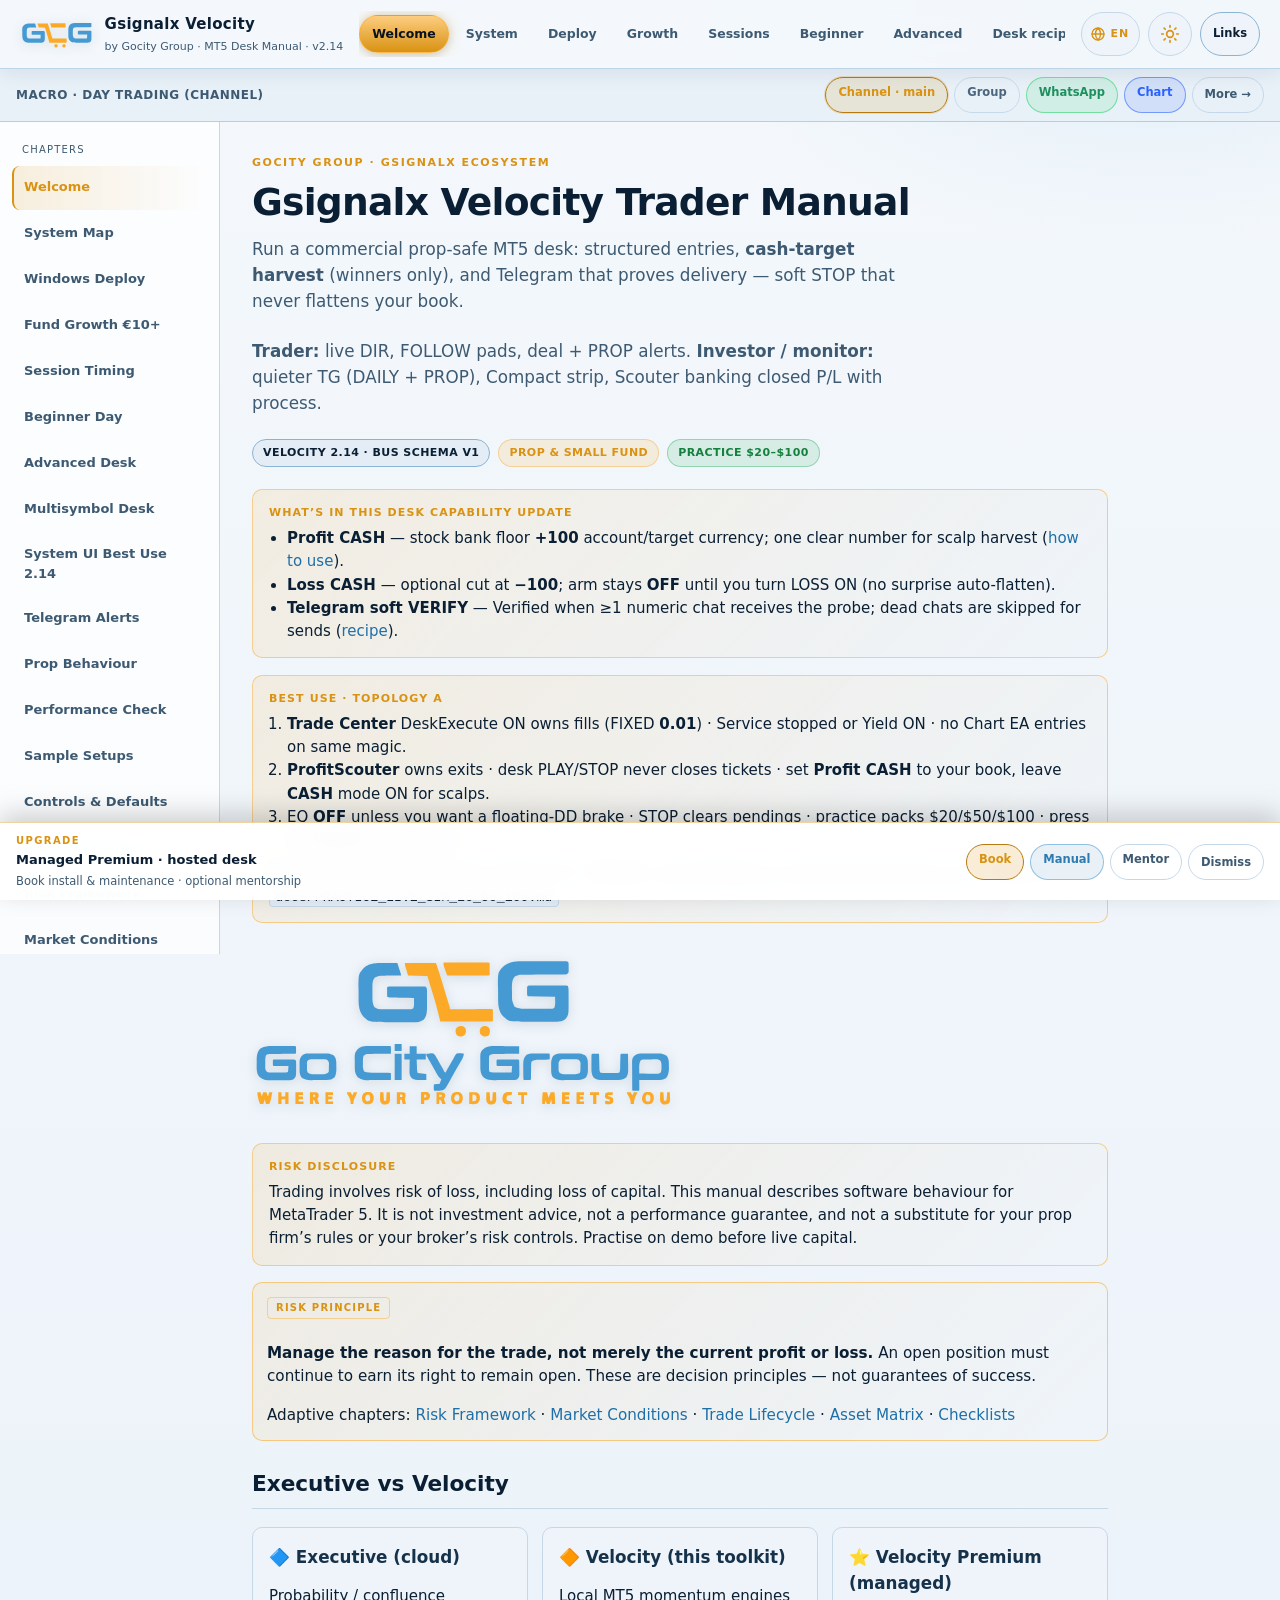
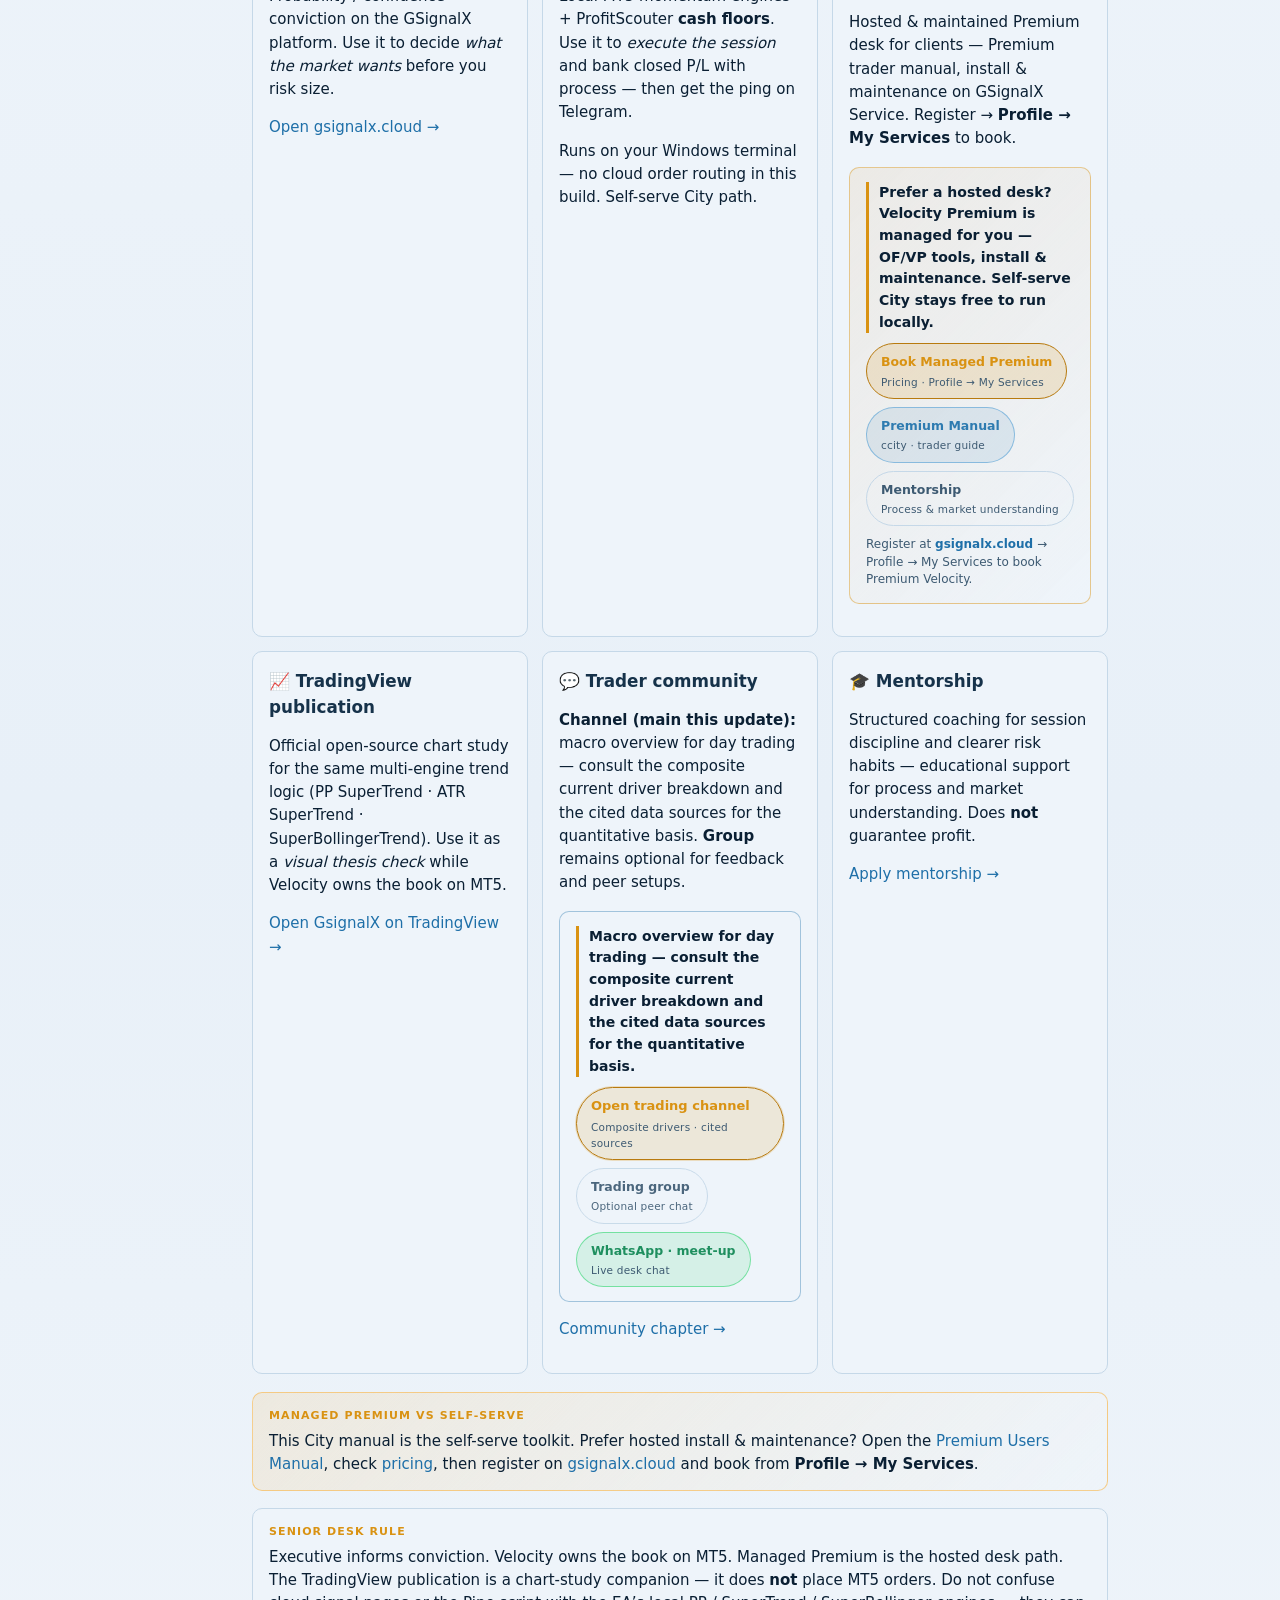
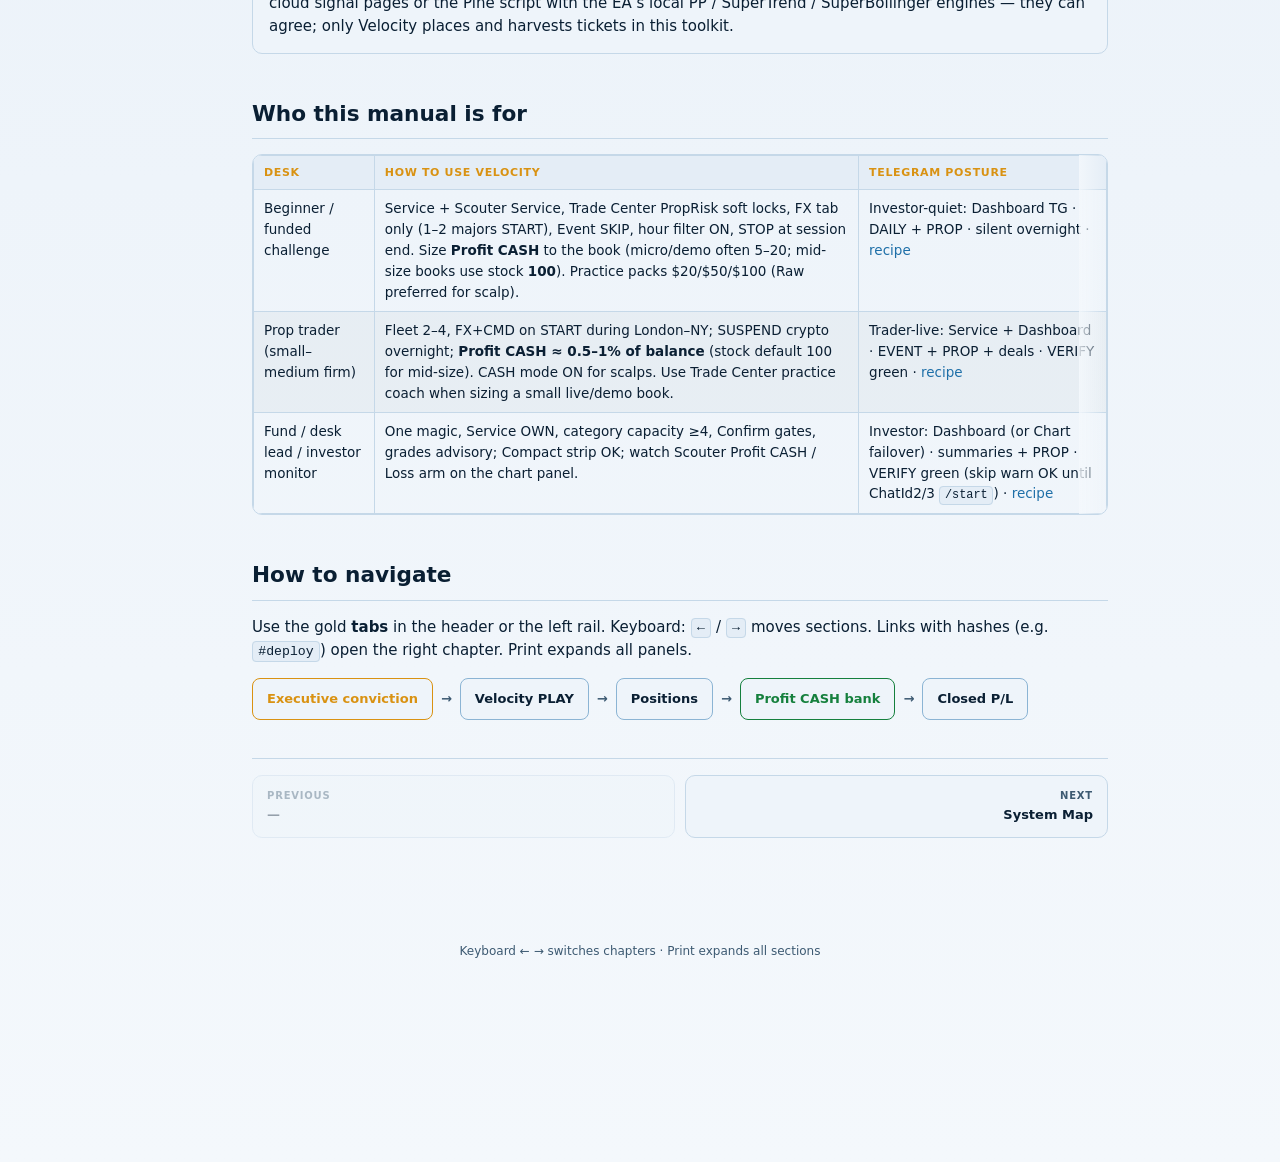
==== commit ded71a6f: "Multilingual upgrade" ====
--- a/docs/index.html
+++ b/docs/index.html
@@ -11,6 +11,15 @@
 <title>Gsignalx Velocity 2.14 — Trader &amp; Investor Manual</title>
 <link rel="stylesheet" href="assets/css/gsx-docs.css"/>
 <script src="assets/js/gsx-theme.js"></script>
+<script>
+(function () {
+  try {
+    var lang = localStorage.getItem("gsx-velocity-lang");
+    if (lang && lang !== "en") document.documentElement.setAttribute("data-i18n-pending", "");
+  } catch (e) {}
+})();
+</script>
+<script src="assets/js/gsx-i18n.js"></script>
 <script>
 location.replace("Gsignalx_Velocity_Users_Manual.html" + (location.hash || ""));
 </script>
@@ -51,10 +60,10 @@
 <body>
   <div class="splash">
     <img src="assets/icons/group-icon.svg" alt="Gocity Group" width="160" height="88"/>
-    <p>Opening <strong>Gsignalx Velocity 2.14</strong> trader manual…</p>
-    <p class="ver">Velocity 2.14 · bus schema v1</p>
-    <p><a href="Gsignalx_Velocity_Users_Manual.html">Continue if you are not redirected</a></p>
-    <p style="margin-top:1.25em;font-size:0.95em">
+    <p data-i18n-html="ui.splash.opening">Opening <strong>Gsignalx Velocity 2.14</strong> trader manual…</p>
+    <p class="ver" data-i18n="ui.splash.version">Velocity 2.14 · bus schema v1</p>
+    <p><a href="Gsignalx_Velocity_Users_Manual.html" data-i18n="ui.splash.continue">Continue if you are not redirected</a></p>
+    <p style="margin-top:1.25em;font-size:0.95em" data-i18n-html="ui.splash.more">
       <strong>Trading channel (main):</strong>
       <a href="https://t.me/+yURbcVkPi1kxNDg0" target="_blank" rel="noopener noreferrer">macro overview for day trading</a>
       — composite current driver breakdown + cited data sources.
--- a/docs/assets/css/gsx-docs.css
+++ b/docs/assets/css/gsx-docs.css
@@ -607,3 +607,112 @@
   overflow-x: auto;
   white-space: pre;
 }
+
+/* Language control — shared by the manual and the splash */
+html[data-i18n-pending] .site-header,
+html[data-i18n-pending] .shell,
+html[data-i18n-pending] .kbd-hint,
+html[data-i18n-pending] .splash {
+  visibility: hidden;
+}
+html[data-i18n-font="ar"] {
+  --font: "Noto Sans Arabic", "Segoe UI", Tahoma, sans-serif;
+}
+html[data-i18n-font="zh"] {
+  --font: "Noto Sans SC", "Microsoft YaHei", "PingFang SC", "Segoe UI", sans-serif;
+}
+.lang-switch { position: relative; flex-shrink: 0; }
+.lang-toggle {
+  appearance: none;
+  height: 44px;
+  min-width: 44px;
+  padding: 0 10px 0 8px;
+  border-radius: 999px;
+  border: 1px solid var(--edge-soft);
+  background: var(--bg-card);
+  color: var(--gold);
+  display: inline-flex;
+  align-items: center;
+  justify-content: center;
+  gap: 5px;
+  cursor: pointer;
+  font: inherit;
+  font-size: 11px;
+  font-weight: 700;
+  letter-spacing: 0.08em;
+  transition: background 0.2s, border-color 0.2s;
+}
+.lang-toggle:hover { background: var(--bg-soft); border-color: var(--edge); }
+.lang-toggle:focus-visible,
+.lang-option:focus-visible {
+  outline: 2px solid var(--gold);
+  outline-offset: 2px;
+}
+.lang-toggle svg { width: 16px; height: 16px; flex-shrink: 0; }
+.lang-panel {
+  position: absolute;
+  inset-inline-end: 0;
+  top: calc(100% + 8px);
+  z-index: 80;
+  width: min(280px, calc(100vw - 24px));
+  padding: 6px;
+  border-radius: 12px;
+  border: 1px solid var(--edge);
+  background: var(--bg-elev);
+  box-shadow: 0 16px 40px rgba(0, 0, 0, 0.35);
+  display: flex;
+  flex-direction: column;
+  gap: 2px;
+}
+.lang-panel[hidden] { display: none; }
+.lang-option {
+  appearance: none;
+  width: 100%;
+  border: 1px solid transparent;
+  background: transparent;
+  color: var(--text);
+  font: inherit;
+  display: flex;
+  align-items: center;
+  justify-content: space-between;
+  gap: 12px;
+  padding: 10px 12px;
+  min-height: 44px;
+  border-radius: 8px;
+  cursor: pointer;
+  text-align: start;
+}
+.lang-option:hover { background: color-mix(in srgb, var(--brand-blue) 14%, transparent); }
+.lang-option.is-active {
+  border-color: rgba(251, 169, 39, 0.55);
+  background: color-mix(in srgb, var(--gold) 16%, transparent);
+}
+.lang-option-name { font-weight: 700; font-size: 13.5px; }
+.lang-option-code {
+  font-size: 11px;
+  letter-spacing: 0.08em;
+  color: var(--muted);
+  font-weight: 700;
+}
+.lang-option.is-active .lang-option-code { color: var(--gold); }
+.splash .lang-switch {
+  position: fixed;
+  top: max(12px, env(safe-area-inset-top, 0px));
+  inset-inline-end: max(12px, env(safe-area-inset-right, 0px));
+  z-index: 20;
+}
+[dir="rtl"] .header-actions { margin-left: 0; margin-right: auto; }
+[dir="rtl"] .header-links-panel { right: auto; left: 0; }
+[dir="rtl"] .rail-btn,
+[dir="rtl"] th,
+[dir="rtl"] td,
+[dir="rtl"] .chapter-nav button { text-align: right; }
+[dir="rtl"] .chapter-nav #nextChapter { text-align: left; }
+[dir="rtl"] .checklist li { padding: 8px 36px 8px 10px; }
+[dir="rtl"] .checklist li::before { left: auto; right: 8px; }
+@media (max-width: 480px) {
+  .lang-toggle { padding: 0 8px; }
+}
+@media print {
+  .lang-switch { display: none !important; }
+}
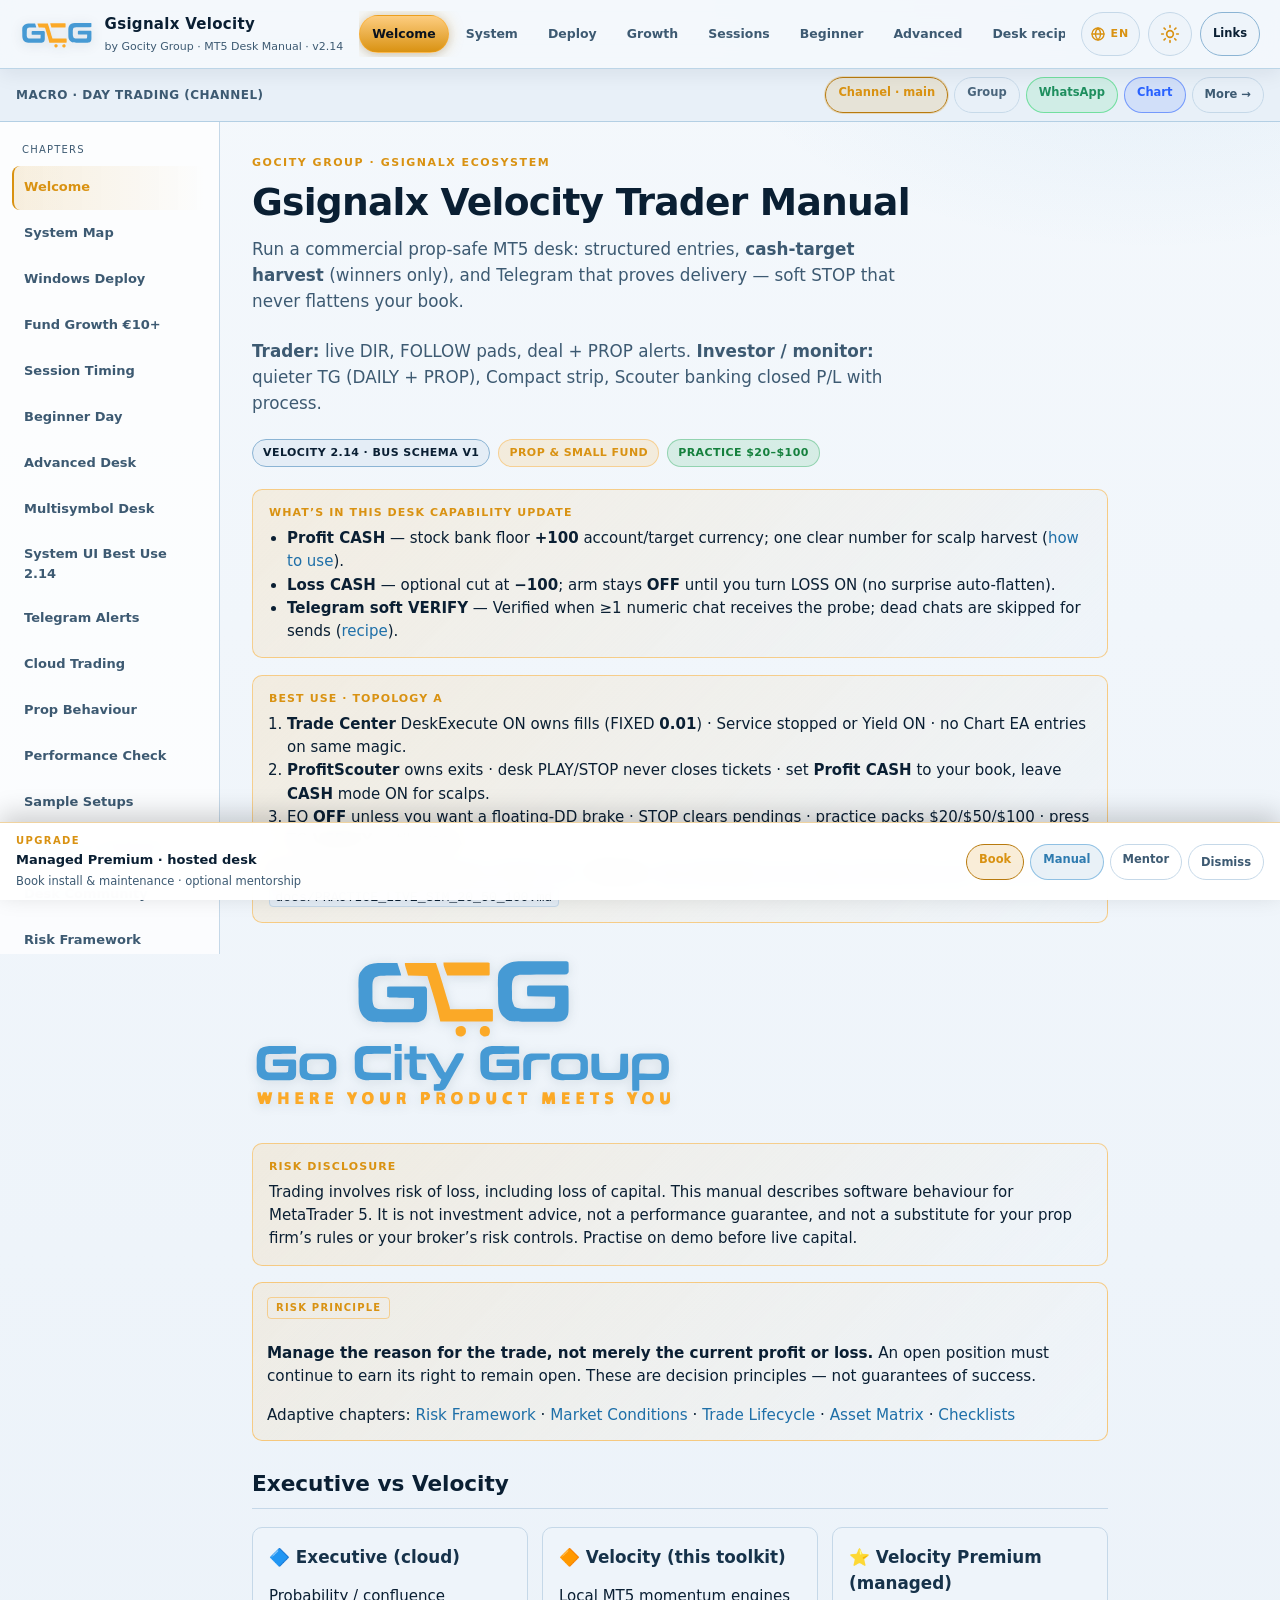
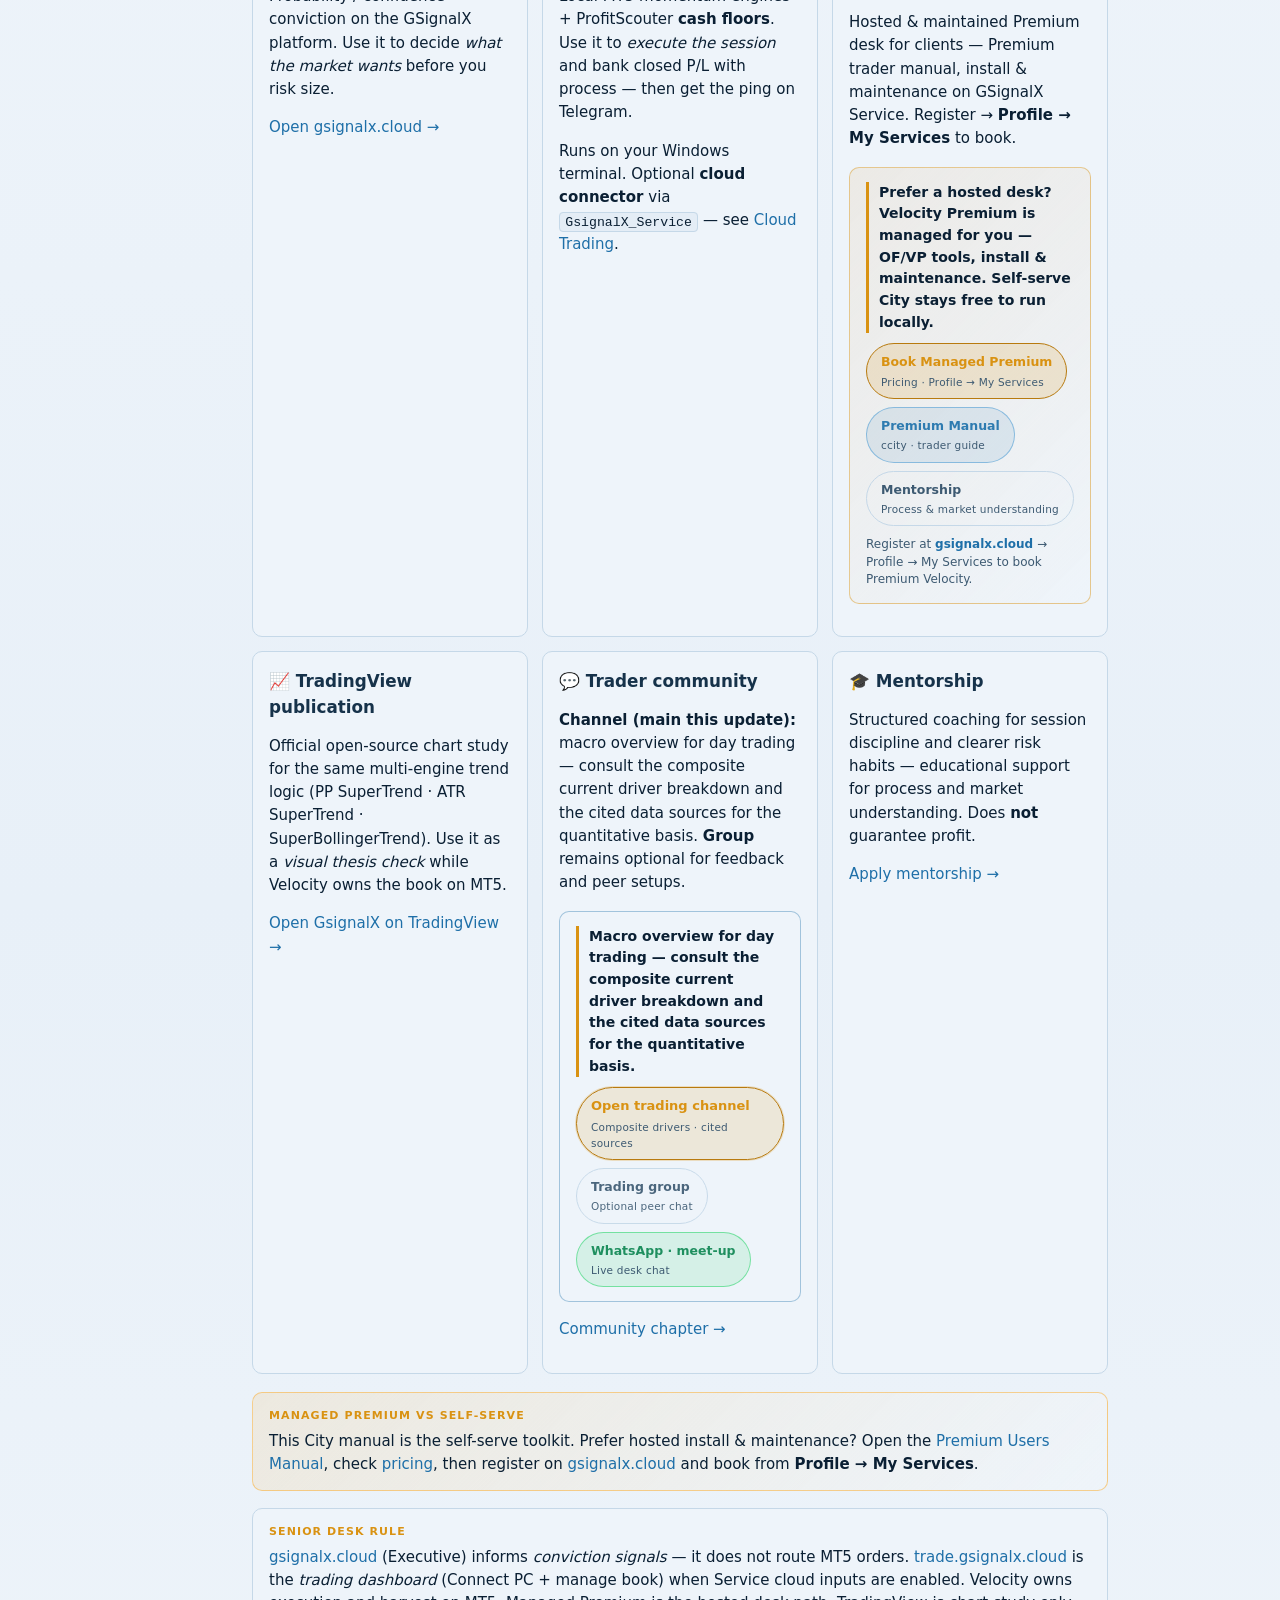
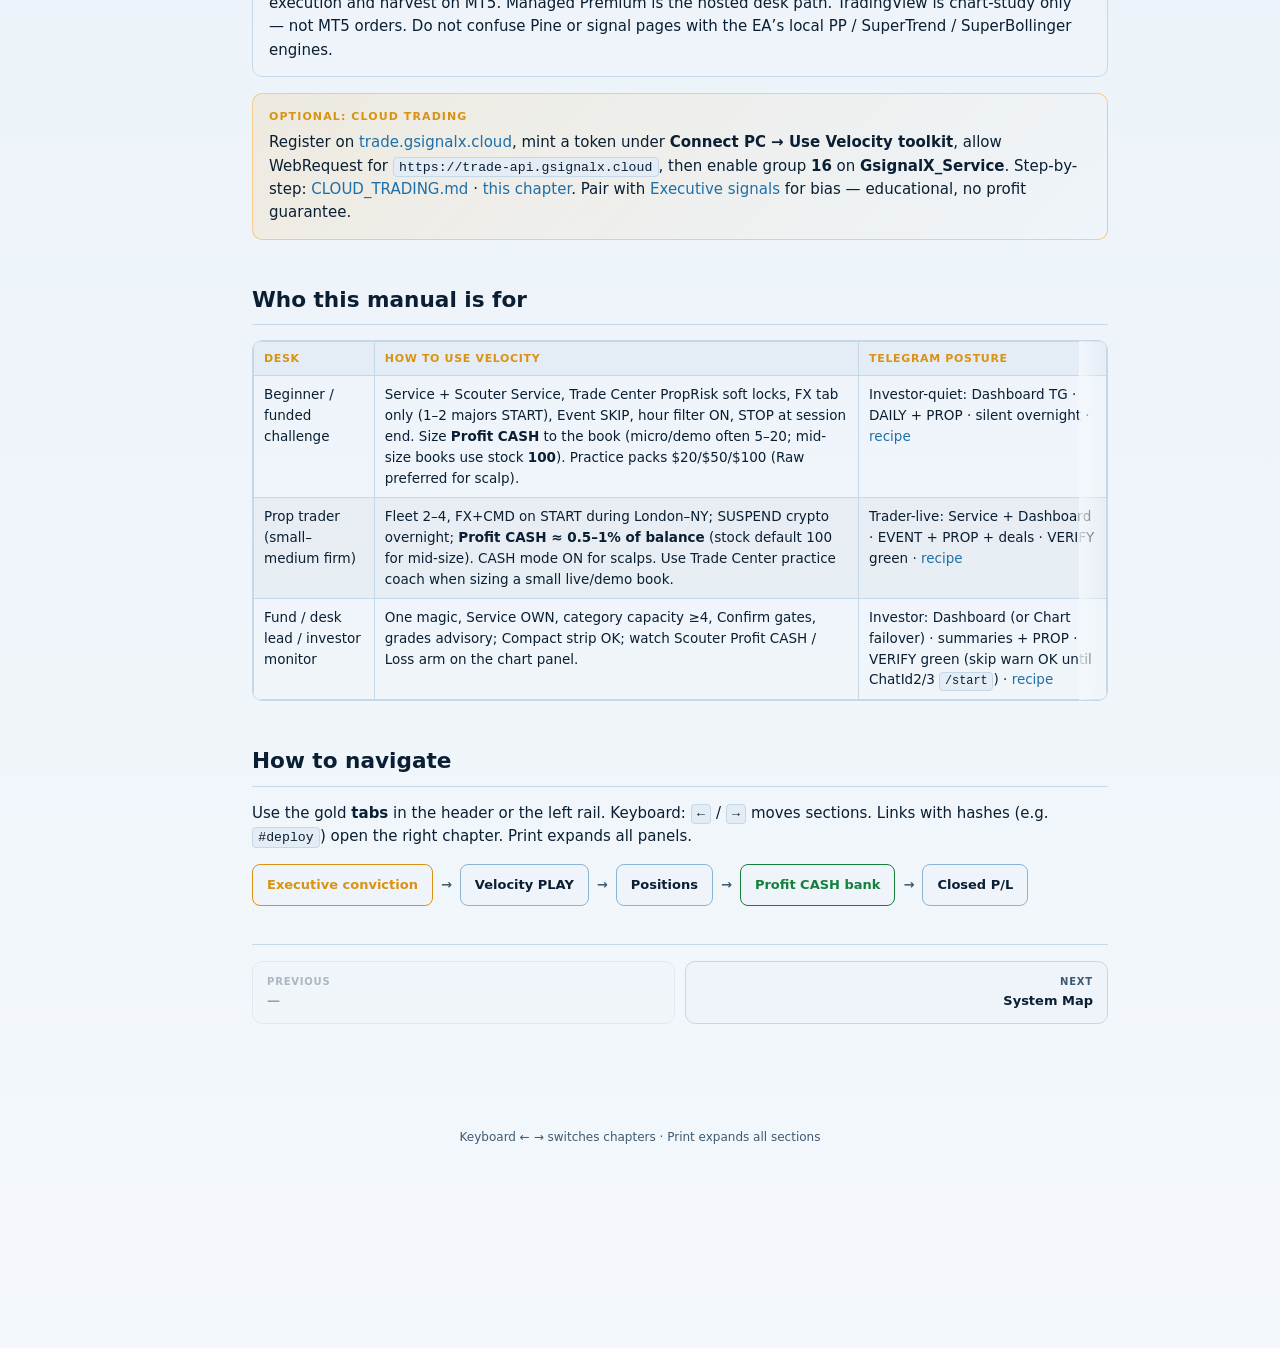
==== commit 82cba7be: "Public cloud trading docs & UX Update" ====
--- a/docs/index.html
+++ b/docs/index.html
@@ -14,7 +14,12 @@
 <script>
 (function () {
   try {
-    var lang = localStorage.getItem("gsx-velocity-lang");
+    var lang = null;
+    var params = new URLSearchParams(location.search || "");
+    var q = params.get("lang");
+    if (q) lang = String(q).toLowerCase().split("-")[0];
+    if (!lang) lang = localStorage.getItem("gsx-velocity-lang");
+    if (lang && lang.indexOf("zh") === 0) lang = "zh";
     if (lang && lang !== "en") document.documentElement.setAttribute("data-i18n-pending", "");
   } catch (e) {}
 })();
@@ -81,6 +86,13 @@
       · <a href="https://www.gsignalx.cloud/mentorship" target="_blank" rel="noopener noreferrer">mentorship</a>
       — register on gsignalx.cloud → Profile → My Services.
     </p>
+    <p style="margin-top:0.75em;font-size:0.95em" data-i18n-html="ui.splash.cloud">
+      <strong>New — Cloud trading:</strong>
+      manage your Velocity book from the
+      <a href="https://trade.gsignalx.cloud" target="_blank" rel="noopener noreferrer">trading dashboard</a>
+      · <a href="Gsignalx_Velocity_Users_Manual.html#cloud">how to connect</a>
+      · signals on <a href="https://www.gsignalx.cloud/" target="_blank" rel="noopener">gsignalx.cloud</a>.
+    </p>
   </div>
 </body>
 </html>
--- a/docs/assets/css/gsx-docs.css
+++ b/docs/assets/css/gsx-docs.css
@@ -624,6 +624,7 @@
 .lang-switch { position: relative; flex-shrink: 0; }
 .lang-toggle {
   appearance: none;
+  position: relative;
   height: 44px;
   min-width: 44px;
   padding: 0 10px 0 8px;
@@ -640,7 +641,7 @@
   font-size: 11px;
   font-weight: 700;
   letter-spacing: 0.08em;
-  transition: background 0.2s, border-color 0.2s;
+  transition: background 0.2s, border-color 0.2s, box-shadow 0.35s, transform 0.35s;
 }
 .lang-toggle:hover { background: var(--bg-soft); border-color: var(--edge); }
 .lang-toggle:focus-visible,
@@ -648,13 +649,33 @@
   outline: 2px solid var(--gold);
   outline-offset: 2px;
 }
-.lang-toggle svg { width: 16px; height: 16px; flex-shrink: 0; }
+.lang-toggle .lang-globe { width: 16px; height: 16px; flex-shrink: 0; }
+.lang-toggle .lang-spinner {
+  display: none;
+  width: 14px;
+  height: 14px;
+  border-radius: 50%;
+  border: 2px solid color-mix(in srgb, var(--gold) 35%, transparent);
+  border-top-color: var(--gold);
+  flex-shrink: 0;
+  animation: gsx-lang-spin 0.7s linear infinite;
+}
+.lang-switch.is-busy .lang-toggle .lang-globe { display: none; }
+.lang-switch.is-busy .lang-toggle .lang-spinner { display: inline-block; }
+.lang-switch.is-busy .lang-toggle { cursor: wait; opacity: 0.92; }
+.lang-switch.is-hint .lang-toggle {
+  box-shadow: 0 0 0 3px color-mix(in srgb, var(--gold) 45%, transparent);
+  animation: gsx-lang-pulse 1.1s ease-in-out 3;
+}
 .lang-panel {
   position: absolute;
   inset-inline-end: 0;
   top: calc(100% + 8px);
   z-index: 80;
   width: min(280px, calc(100vw - 24px));
+  max-height: min(70vh, 420px);
+  overflow-y: auto;
+  -webkit-overflow-scrolling: touch;
   padding: 6px;
   border-radius: 12px;
   border: 1px solid var(--edge);
@@ -663,6 +684,15 @@
   display: flex;
   flex-direction: column;
   gap: 2px;
+  opacity: 0;
+  transform: translateY(-4px);
+  transition: opacity 0.16s ease, transform 0.16s ease;
+  pointer-events: none;
+}
+.lang-panel.is-open {
+  opacity: 1;
+  transform: translateY(0);
+  pointer-events: auto;
 }
 .lang-panel[hidden] { display: none; }
 .lang-option {
@@ -682,7 +712,13 @@
   cursor: pointer;
   text-align: start;
 }
-.lang-option:hover { background: color-mix(in srgb, var(--brand-blue) 14%, transparent); }
+.lang-option:hover:not(:disabled) {
+  background: color-mix(in srgb, var(--brand-blue) 14%, transparent);
+}
+.lang-option:disabled {
+  opacity: 0.55;
+  cursor: wait;
+}
 .lang-option.is-active {
   border-color: rgba(251, 169, 39, 0.55);
   background: color-mix(in srgb, var(--gold) 16%, transparent);
@@ -695,11 +731,29 @@
   font-weight: 700;
 }
 .lang-option.is-active .lang-option-code { color: var(--gold); }
+.lang-live {
+  position: absolute;
+  width: 1px;
+  height: 1px;
+  padding: 0;
+  margin: -1px;
+  overflow: hidden;
+  clip: rect(0, 0, 0, 0);
+  white-space: nowrap;
+  border: 0;
+}
 .splash .lang-switch {
   position: fixed;
   top: max(12px, env(safe-area-inset-top, 0px));
   inset-inline-end: max(12px, env(safe-area-inset-right, 0px));
   z-index: 20;
+}
+@keyframes gsx-lang-spin {
+  to { transform: rotate(360deg); }
+}
+@keyframes gsx-lang-pulse {
+  0%, 100% { transform: scale(1); }
+  50% { transform: scale(1.06); }
 }
 [dir="rtl"] .header-actions { margin-left: 0; margin-right: auto; }
 [dir="rtl"] .header-links-panel { right: auto; left: 0; }
@@ -712,7 +766,11 @@
 [dir="rtl"] .checklist li::before { left: auto; right: 8px; }
 @media (max-width: 480px) {
   .lang-toggle { padding: 0 8px; }
+  .lang-panel {
+    width: min(280px, calc(100vw - 16px));
+    inset-inline-end: -4px;
+  }
 }
 @media print {
-  .lang-switch { display: none !important; }
-}
+  .lang-switch, .lang-live { display: none !important; }
+}
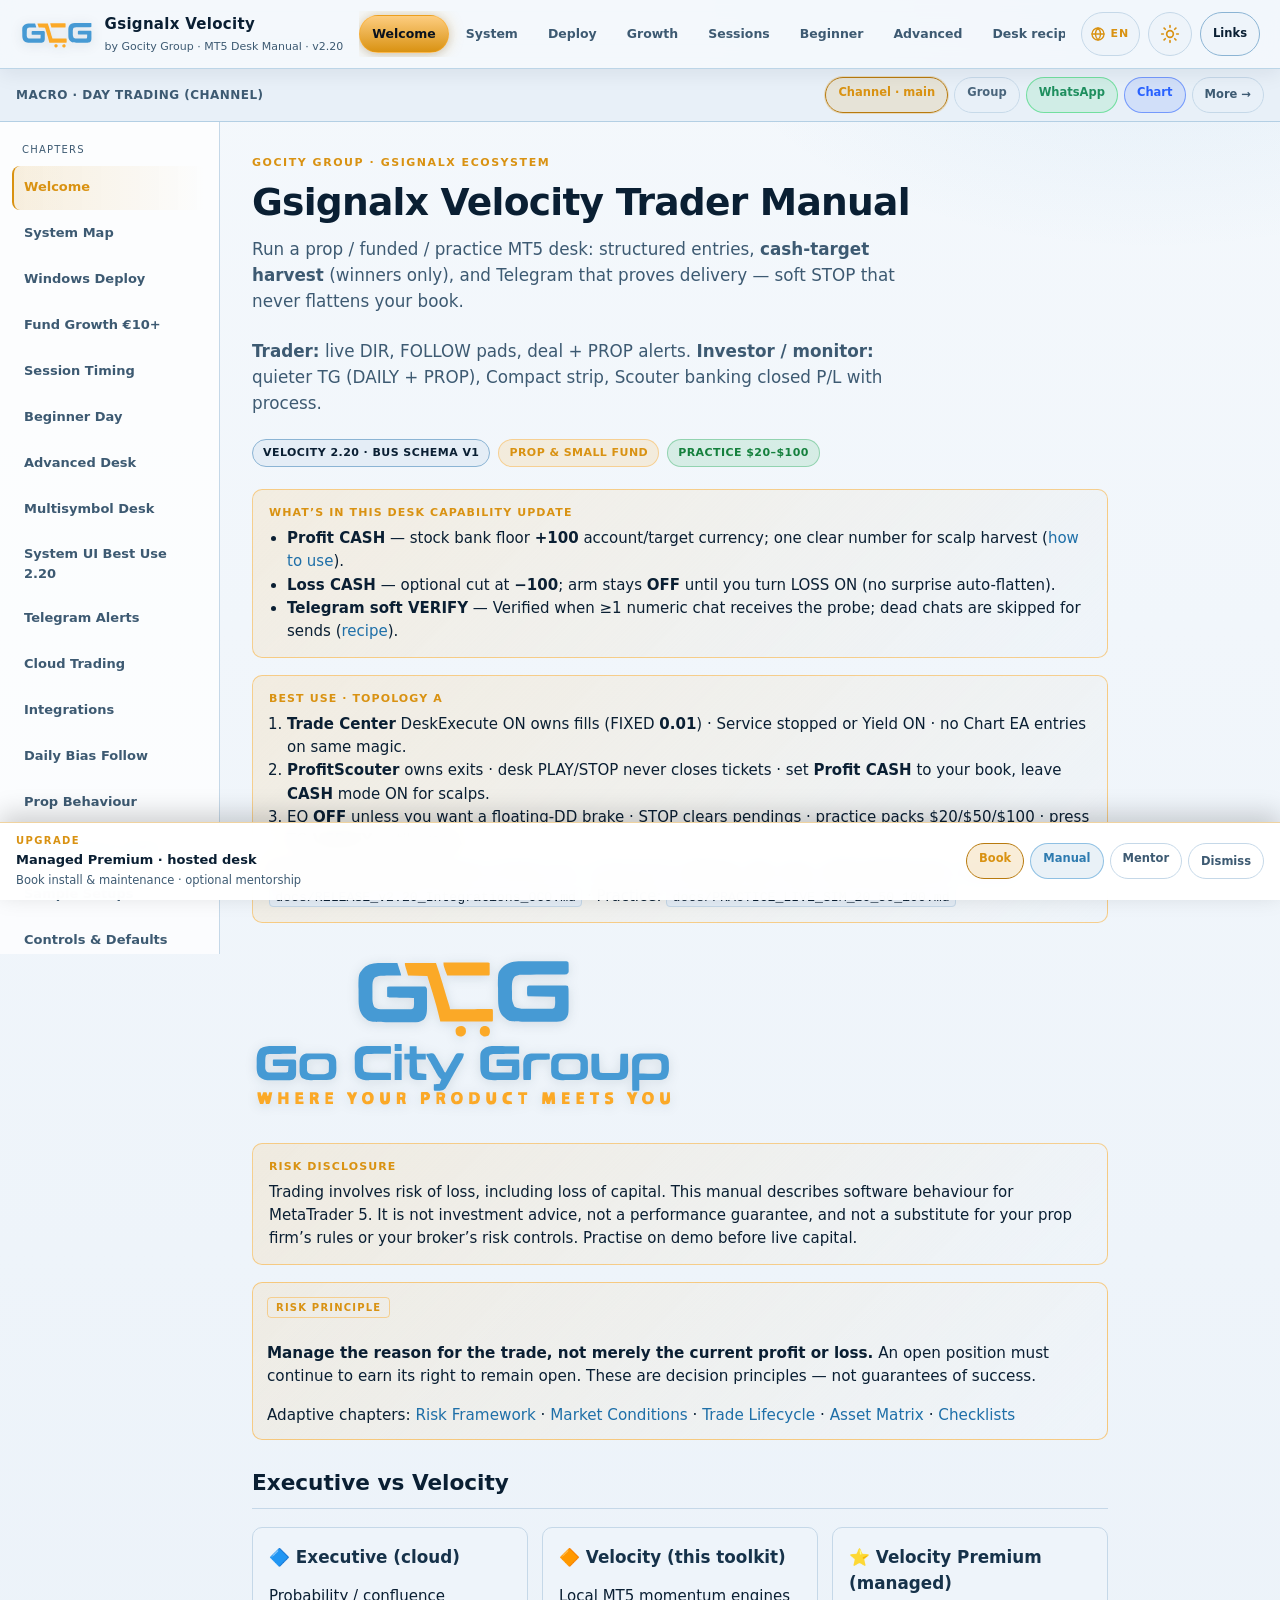
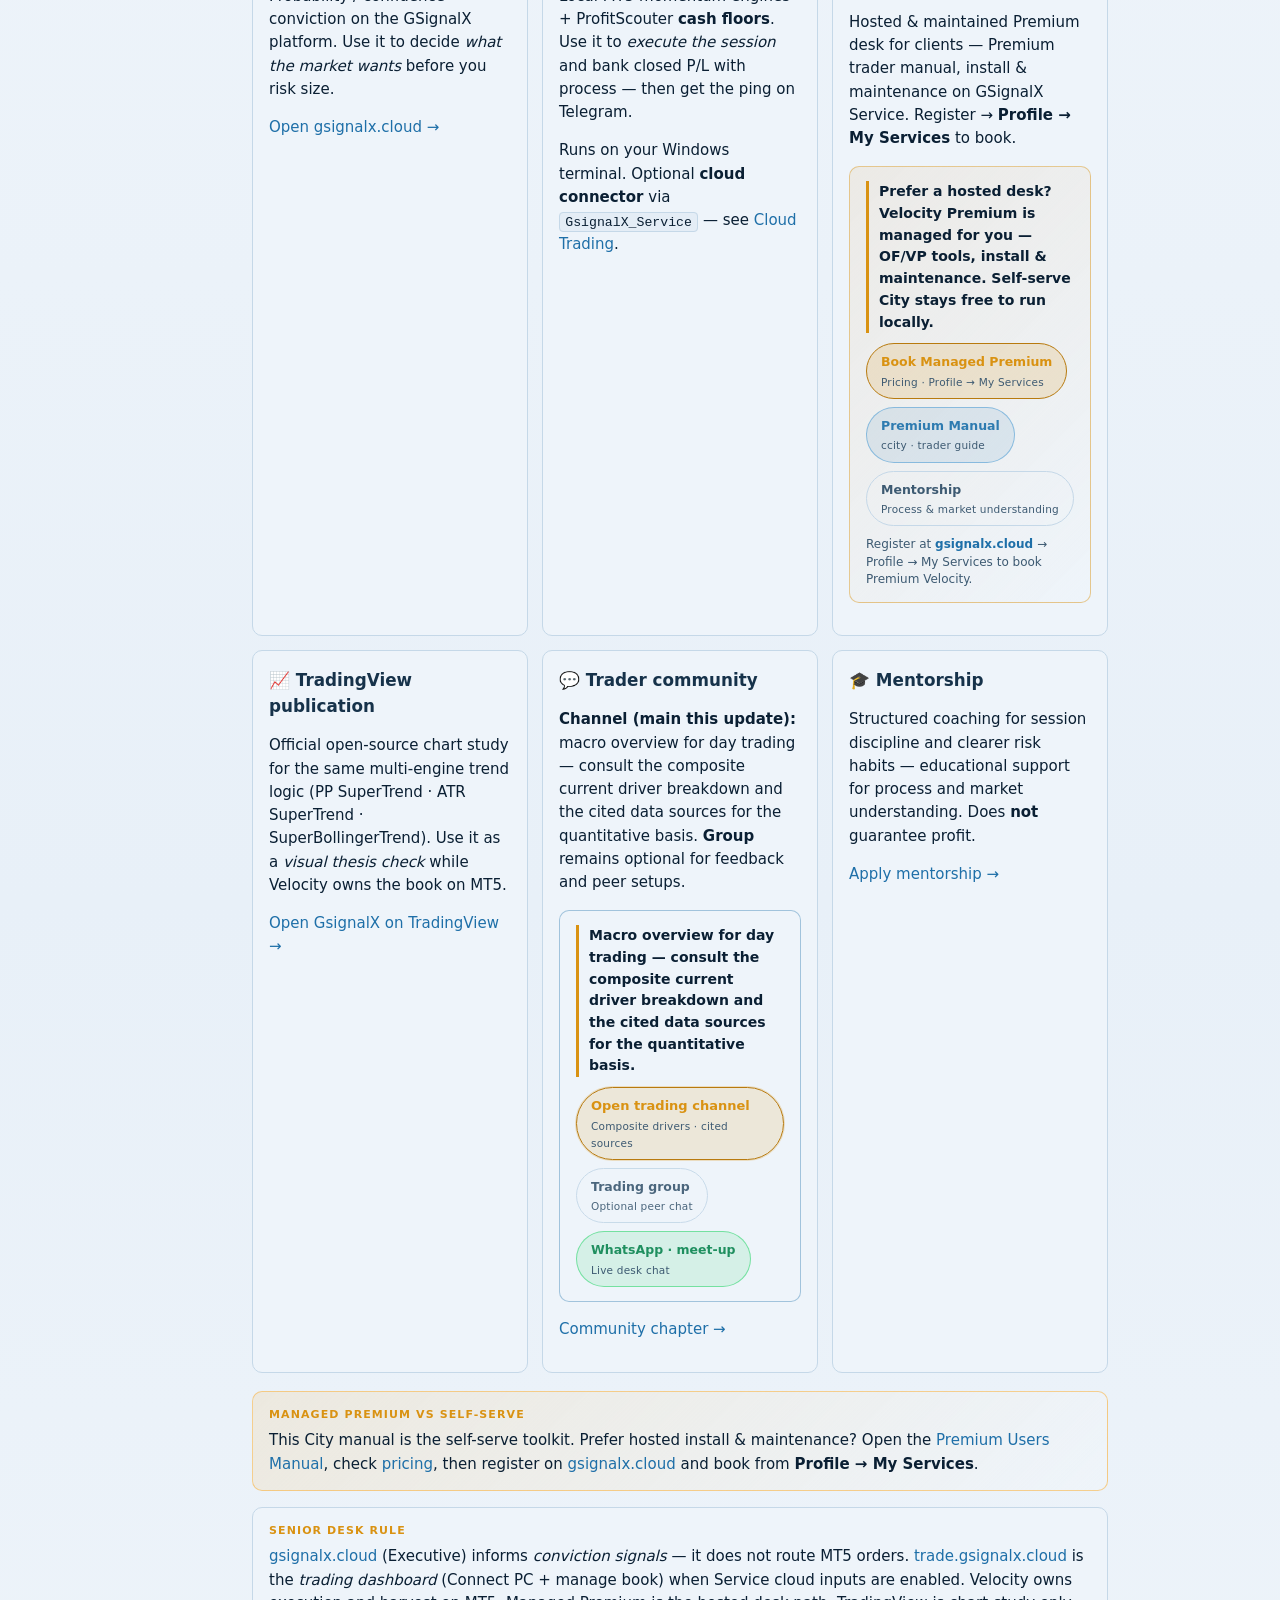
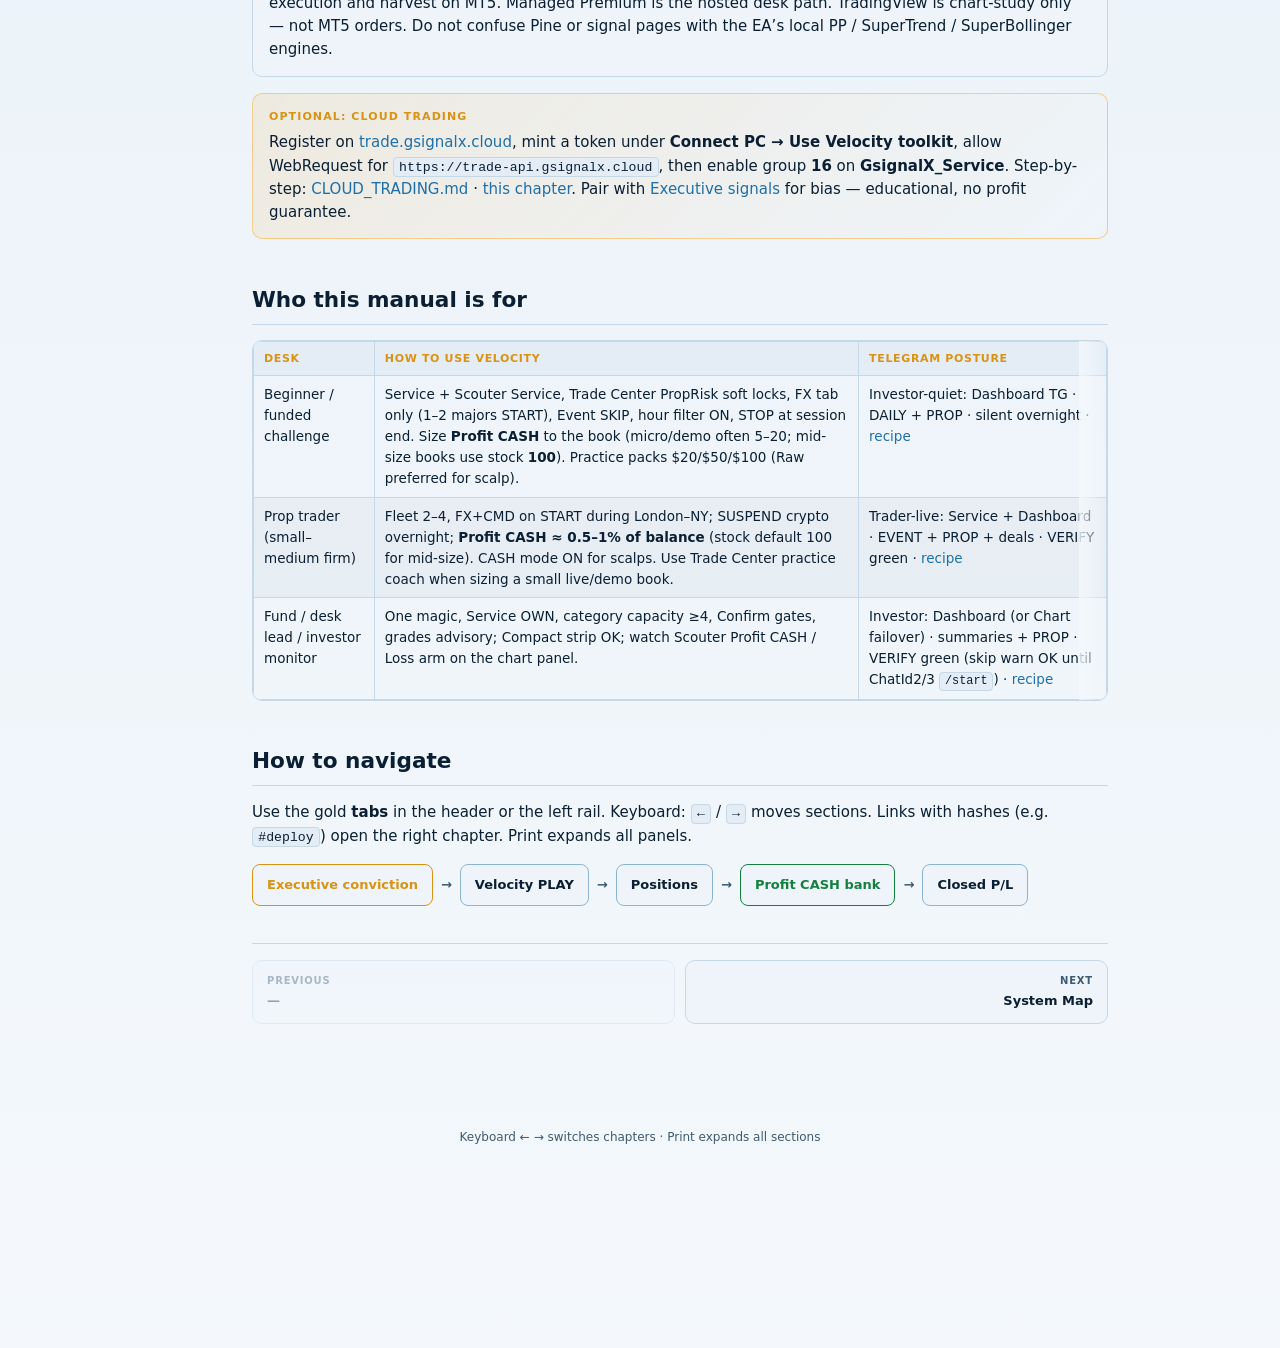
==== commit 0863a575: "OCO chip (Trade Center + Chart)" ====
--- a/docs/index.html
+++ b/docs/index.html
@@ -7,8 +7,8 @@
 <link rel="canonical" href="Gsignalx_Velocity_Users_Manual.html"/>
 <link rel="icon" href="assets/icons/group-icon.svg" type="image/svg+xml"/>
 <meta name="color-scheme" content="dark light"/>
-<meta name="description" content="Gsignalx Velocity 2.14 trader &amp; investor manual — Profit CASH, soft VERIFY, prop desk"/>
-<title>Gsignalx Velocity 2.14 — Trader &amp; Investor Manual</title>
+<meta name="description" content="Gsignalx Velocity 2.20 trader &amp; investor manual — Integrations, OCO, Profit CASH, soft VERIFY, prop desk"/>
+<title>Gsignalx Velocity 2.20 — Trader &amp; Investor Manual</title>
 <link rel="stylesheet" href="assets/css/gsx-docs.css"/>
 <script src="assets/js/gsx-theme.js"></script>
 <script>
